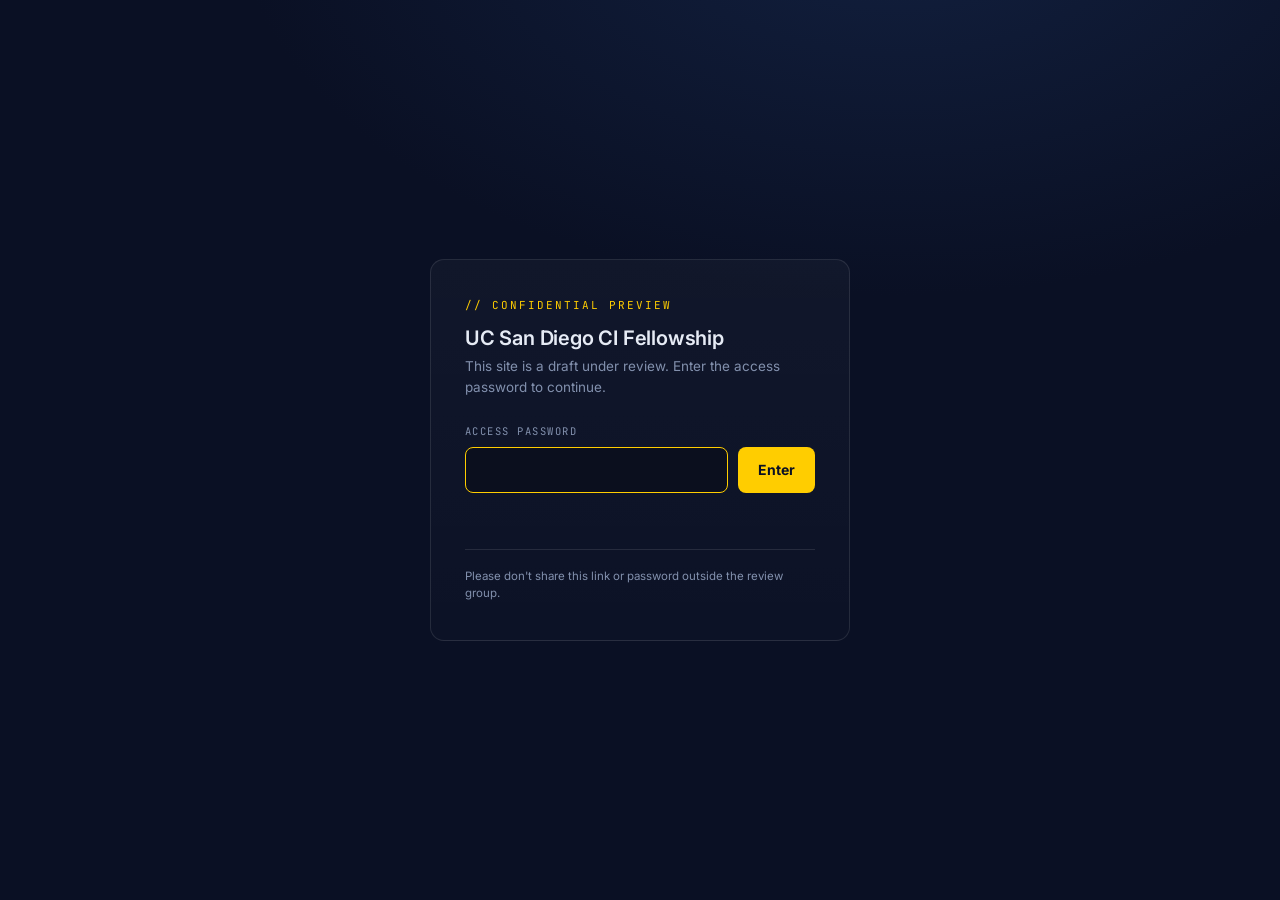
==== about.html @ 0b1063c2 "Add files via upload Files for website test" ====
<!doctype html><html lang="en"><head><meta charset="utf-8"><meta name="viewport" content="width=device-width,initial-scale=1"><meta name="robots" content="noindex,nofollow"><title>About — UCSD CI Fellowship</title>
<link rel="preconnect" href="https://fonts.googleapis.com"><link rel="preconnect" href="https://fonts.gstatic.com" crossorigin>
<link href="https://fonts.googleapis.com/css2?family=JetBrains+Mono:wght@400;500;700&family=Inter:wght@400;500;600;700&display=swap" rel="stylesheet">
<style>
:root{--navy:#0a1024;--navy2:#0d1530;--line:rgba(255,255,255,0.1);--gold:#ffcd00;--text:#e6ebf5;--dim:#8290ad}
*{box-sizing:border-box}html,body{height:100%}
body{margin:0;background:radial-gradient(1200px 700px at 70% -10%,#12203f 0%,var(--navy) 55%);color:var(--text);font-family:Inter,system-ui,sans-serif;display:flex;align-items:center;justify-content:center;min-height:100vh;padding:24px}
.card{width:100%;max-width:420px;background:linear-gradient(180deg,rgba(255,255,255,0.03),rgba(255,255,255,0.01));border:1px solid var(--line);border-radius:14px;padding:38px 34px}
.eye{font-family:'JetBrains Mono',monospace;font-size:11px;letter-spacing:0.18em;text-transform:uppercase;color:var(--gold)}
h1{font-size:20px;font-weight:600;margin:14px 0 6px;letter-spacing:-0.01em}
p.sub{margin:0 0 26px;color:var(--dim);font-size:13.5px;line-height:1.55}
label{display:block;font-family:'JetBrains Mono',monospace;font-size:10.5px;letter-spacing:0.14em;text-transform:uppercase;color:var(--dim);margin-bottom:9px}
.row{display:flex;gap:10px}
input{flex:1;background:rgba(0,0,0,0.25);border:1px solid var(--line);border-radius:8px;color:var(--text);padding:12px 14px;font-size:15px;font-family:'JetBrains Mono',monospace;letter-spacing:0.06em;outline:none}
input:focus{border-color:var(--gold)}
button{background:var(--gold);color:#0a1024;border:none;border-radius:8px;padding:0 20px;font-weight:700;font-size:14px;cursor:pointer;font-family:Inter,sans-serif}
button:hover{filter:brightness(1.06)}
.err{color:#ff8a8a;font-size:12.5px;margin-top:14px;min-height:16px;font-family:'JetBrains Mono',monospace}
.foot{margin-top:26px;padding-top:18px;border-top:1px solid var(--line);font-size:11.5px;color:var(--dim);line-height:1.5}
</style></head>
<body>
<div class="card" id="card">
  <div class="eye">// Confidential preview</div>
  <h1>UC San Diego CI Fellowship</h1>
  <p class="sub">This site is a draft under review. Enter the access password to continue.</p>
  <form id="f" autocomplete="off">
    <label for="pw">Access password</label>
    <div class="row"><input id="pw" type="password" autofocus autocomplete="off" spellcheck="false"><button type="submit">Enter</button></div>
    <div class="err" id="err"></div>
  </form>
  <div class="foot">Please don't share this link or password outside the review group.</div>
</div>
<script>
var BLOB="4pOO/wg82fPfQ+eeUYGFYjqU9IQeN6I9CKdUNQCgoqVr0SSBFIYZJdyafl9GeOTdKwj4b1RA1nibct+RpPrHOUpy4RbfSpikSXgRV8p9H3QHsyPBm/Bkegvhjrh55/7Jc+pZQknjJDoxzHozCucpYemLZiKBJWY0/FvapH/OQ9pU+qbBd7qH8O7iTkXFWhp9FyIJzV9IMgSBwbmWZBOu6/J865DR0VtUM+ZKp8A4PjCl8xT8U+BpdACnrtzTHLu8X40CHu4U5qyoUCpLdzPQwOJjtXYnG5t76a4/[base64]/7ywv364YSGWGfTPjY8Aqyz9q6oIb0MaOph5stH66fafos85h037ZyT92x5BRP7vCe+qBwaNzx2qjw3v+/vISDFUdPccb8N/CYlSGHRYrJxN6cpGHpKChOfRA6HZjvDpAOGIPevmiit7CgHjrGdeXMBYycIk6EIVMp5kQnPNp/YXGtkiD0n0NksqKj5gi+sj0LQgDoOntuxlg7BUagJG9OWTNCyRxP6bJjKESe6uwRKX/ec5WuGhZzxVwgYkLcVy8cJyw2c3dqVnmEGqbV0lZRV5b/z4S/QW7CjIGq5tJ/gCWG1cR3mRdsuAhrmKbCTftYR4dO8LJE5MGz0HLBo56rQAPZR1dIm/Hg4EgMGi4gn/ThC6pAbCbW4Uwfs636EaLQpf+cRZyedgF9JzU6iBFJhtbjLSocRkC8tVIuB6Xh0prWGVrH22EHx16VOG4M2TUE8YtRcLIscgzoeT7vz4X64O7wVCB6WwWttUxkYk3R3hPA8XQyY4DlFOfsbTrtdk0JMSIIxsmGFgcPaUBGK0uuJcBw9EfOBL8YMq/VKOegFRcwwUL207maVZityJPD7VOsNpqDTOsQ/Jq9S9VIqRQf3OiAZNAH8PQJ5krbgJW8FOgXf4U6fPAjfY97UAyo/C1kQZGv9vNBDKsaZKPd4TZRNQYwc/Bmc1sUqmk8yW05DbeU1+IW8HxEI64OfnrITgFHAWtk7Zne8lY0z3bCM5HNHanWO4BLH8v1TKDO1tQA6NNvUbb71EXyX3lNQEoNV6B18EKGT0oP7KX4aqYp3s41kIm2RRATvB8R8ySSwBAjsgpkYJP4o4snPqETAOLT7Drvcb24Hbmd3hnidaH4bH0KhirOs5c1E/4/Khk76aDLl23fdd1flrKLa16ckhZzEKdFYJAUIQFsNQ7a2bFGg3DofikYRi2LBj2+JztHfDB/P/uqrgXdXylbqUF570aerDRrYHGZ3wGYEWCPF4FskVHgIjwZi57JiZAapNFdLcR9YjLalkWdKzPXG3IRCtfMj+GPuoMNzwFMrPX7KQTD2SmcxzWrBgbmwpZpmLcIn4PED4V4HrNIfdvM513x0TY42InipO5Vwwm1Empxmu5IS8Zf3Wba/apTMZuO3+rqEdEONbDfadt8MJsrOnUJnztDAnhNgzpkBZvuXA87sFDcGgREptCmSavDNK36IDXMTwy29C+z9ZtplQ6poRO6LcIgL+Y5n1NtBTCKV8wstb0hZSVxeypC6yATiZVaRTw+1rtJa3gbTxdQQrEaxhsppMCgy2XXmzSlVRTL8/QHO9Ew/iXeO6e4U/0fqXvzVkrokVB+duzJJjes7J3XN+jy7TDsLiI5qW13rR0MjfekB6rhI/Q9ay2zdzGxE4V9GzG+m1f306Pm2l6G7kBYHa+nJgKKdvmsIiCgaYclkTbRCBdn7jkEimzQzeh/foGExzjaLDCirAQ4v4SOm09zfpVCA58ufLCAg6Dg0K7OY8g48cKhi/41fo0ADBbugkuSUqPKGn44vuNWY3QApy/Jfcalwz6ddUSv4nVMXNTVnqMEjNRub8eE7Kc233nvop0CvFjX2bj5pFDAFC1HRdolRVE2OfCJo4YCK0DAtC641orsFX5jILSao3MOwD94KyL+1ei9phN1iRXM9SwSWmhB0B8UB41Uw6WNi9dgqo8Byz4kBZUzyHMIcnisznduXdli9Ftq5C/nuEYkdsAYCfMYGeyqiBEtmSsT//jK1tZuCDI1fUQDJgBBd0PjX1mY/[base64]/EQDlPhaLbbuHoUQz5Z/tAvKWQ2ip1V4pgZi5uyBiOy7AquG4WXMieHKwuy2rDZRUG/4ZcCMS7+tMHStDcKHLlI0ovDrR5bXlR3SFYFPtGC2+vArR58QqRc3dEtsq1+Ggec8SLH3Yn/mW/no3a15xbGBIAFbMMhmlUJWZfVON8iiLyNUZKjvEXg/pYwnd+LiOS1y29tH6m3vqHz4lCvnm8J2z1cyrlHeRndEC2xCEW3YKcanaIeK3/rk25rOsOCyYbyaM4Mg8vtSMY2vUgB0qJ86uOpB6QZP6KRgl5EbL+qs3cX2q4uM0OLRTH7/fvYZ0u8fBRyIjitKqgVRnOLUKYTFjez969fWF+WUJpj5ciTBMxSN1L5iVolicwqElYkBOhd+CmeJzdLblFQi+p7alHjAX5z4GEdgu7ZnH5xrBXhrJ92c7+GcWC4R2CpI8mgSHulVCjv/Kfp22g7mw6ADHdgpyq0IIN4apylPZe6yyml2ftkYdrP/Gy1nPwW1aW3VjGkzVcJwjn7vaHA2uCkpw+pjW1qfw/bzqqyNMdwc2acgTdjIEXGIy1V6klHu5qnoLdsJvDWJkTO86UOoyN1t4EidvNF7FHjh2iL1gy6NPEoN7E2MeWzIXlloHSUA43GuGWNFRDT9n3lt4NE/4Mv/CPgO/QLo3yYNevdEHLfr9qhSYQhoc0WB8KTC14XlANPwjKdGm+mMRfztmvMzljui5R8syp3RvnzpLfbwr3UhWyztf/sD1NH4YU0FLYz6LLu1/4376gEe3qK8k2gxoTivfH4fHG6k/9zj2c3/UzAon/DrbBURjFUOdYoIReBVmoEReyS5wnR7rJPba27ysKCFQlIloNAUZP0ijJwFcBslLPDlYsGvp7eBoPHtXcjqwyEzOoYmNGxaH4pHNSBQy3zcGUSITMNz2IslbMbXiecM+i7VGDqHPBwi5WMa3lzNrJ7y/4AJZb4iA5T0ONs5o13VPfHUojjO/5F2BecDjIp+LhNHpezEPby7dKHnN/sNPEsiQ0lyPaFiE7eIsTtsVMtePdTWd00KPBgm+h82gOFXjdUsB+xfMEhp89I9qNs0/jFNNqcsAw6ZKB+Hky6BHbc059DQWsKqE130MJGbWdDTzpkGED2CqFx845PUXDwIITx6AQEGIbz6/WTtKpONSGBlQEf06hLMt96le4EY7KVI8IFKLgX7n2GUBfJrdYa31gjSN2eBSF8f0K04xHnmwXt4BnNzdedIXBmhQzxd8++YgGYba0Zt+xDm8A/lh1NE1rhd9UDBS7X4e6fXQKVGhEucW0QWLT18lNz8oBXLFoL6wu2J6ibDoItIzDvWOv5jUMDjTxj4uXOwikQpbtMaZGXo+yl0Z515/jjQ77vWGFqsrc1byjMtVbNej98YBVsvt+U51u3TNtxILe30Wrl6/5VBTZ134WqAW4C9psrQJiOi12NVZyEekXYxclJvXhAbo4i8jGYyFOBKzbz49g8uEe3uTGQsOCXqqqs/RdJfTqaGwdVkzxY68Fuew8n3PY8gS4q8RKt2Iw+Y8Z9/265oY5/M1fE7P+sMveJG1xstegdv6TFnbu68bGAhIQD50xFTibXmA82znl08hT+5i7BkvklEMBwK1FlabnZnKbOo+ZkKmVp9JvGMLvhbmg+I4ckF068beR52pn8Oa1+R9c9QrwqSQ4M8KnN1b3RonqdJJUYdNGRz8hYRz9zyfhqpmpR2cDLxm4gtp0qApszlALO06fSmao/ni1PCY7x4O9U99or3S9HwLHbBO53Al5+Yt6Tjxn0V4FvzNKLRd/uGvgzlLQYOLCpfnIEEFJFNAbxWLYcLLUNSPp7nX9scsDE/7DKCGc3fVBvzzQ3GcnMyy7jlqncl7i0opRN4KSR1WkcvZlUXcWlF2u7qC1ko6EOa+c/xqa8YhxHFjBgsrqUn7MiTJ80lnEWopEw5cSkGb4D0gbTBYdHnXMYxDQzd8pVIKqpmUwOoWXx+4dRuNPQ+pAGapej61JSY2JxQpuNdckD/RpvxuU5c6rn0fhWs+k3Nk5Yy6CaCj3sdv/pdSovLj1tltR0e7QU4Ihfb0w0xtZq+kaJAeL1GvZ8u5eyKsf1UQgw1bzaswpLyPMJvPc6b/4JF9uqUacoUmE1fVoKZwplYFBKbfr1tI0hk+cnRFVPd/3jzdMN7+B7UbqawmnkOcrV+lwa2FbPnaLJ/ZahzPYTskqrM/FFyFKpUcjPLfykqPiw0qqYkGtqgO2xv8VRPKSVZSOJtyXhHCw2ebXX8AWTcztzS/Zbg/To/OgfcA4Fu9Jgp/dcDV1vLV/[base64]/tYX/qDqt8SfkcRJKZYI3fv3fSmepeizTUHdnUaaHZkOH9IKGZutRbzxitmERkqXXG/pQKfp73p9UJksq03Wk9TyfyWxkt/fBRtnIUyoU9D9E3gtHFKwlemi1k/[base64]/OxK7GmglBnNikAsjb3EYp0hX2+JEycY0MCqEUqz9PTX5LIUMX4nSBvoBW35Oww8QjVQxBdQyKD36tOsU4AnO4hbFJActhgLArXyZ2sZP/IjduO9VkfDs7Q+CZUxvNrco22fuOQHTrhcVXLvvmd7yoGjLhcSwXEymaFkXSgVfP7MmTFBbQkN6XOGtvuPTQ+DK33XaPfttDT4uaWwOCPRr2rMfW0dUu7SvMjCQM9iGsobGk0qw8qMcKV5I9E4/XDyjHdVb2bAxuyjy44Sni86NaR9vo+RTx3MAlRb75IziY62En1MUYY0JPNd44tUXBOZiCdqPh9JC/pof9wBO9nO/44LBpHV/dOaYuoMgPZGb+6vTQ5iQxXZk0fSbu4NvwzuzSxG/yLVl4NK8JDtZsoIC6V8wmeocmJ4ydElQq3fv8bFe2Ok9dfxox1IXmSUlv2n38+V/5OIw8tTWMKJjd9BnL2QlAJPjMT73qgxPRWDoLvio4CQyfgMKEXwA0JS6AHAjQ0nGrsy/j2K77zS8FkF4GGZDN32av/xLpiGEnma0YG8ypPKtB+MkTJEkHdkRA1iAoj9nEldizC31WaemWu7fTrwlyXkVIzZ9Q2rAWkLwEKu6v/xjQYI9mNmPe6Xzu1pufTwMe8x3my2RPdF60jKzdlUddCb3Ky6GakHgR6CfdrrI+TxEld2YlShWZGyFZIWY+O8uPqYBNqr1nf/lnnPS+D3qZn9hUlaElZGSZU9nCq1lJaZhovVJpry9A9OH3T+dIKBBVK8Rfyn5ooLg5ozcrpRplysPh9euo233IWP3ENTMzoJTnbRGesgws9SR3CW0+wUrM7B4P8Uf1Deq/f1EOXSAt3vddYViaAyWxOoVDSQc4IgVApxau9zfBa5Tk5ztE9eq9lK+8xOsvlKWeWd2mmwS7hEWG4u75CL8m7gq1PRgu1Ask13/saX1szUTF2x+V+YTH7laaLCdFNgFsXZc+QvLEteLbKlLwUDqBlf1/8qK+xoY0N31nGsTpZ6zITQIhoyAOepBr8soRdpEIfcD0OkgrCWnH99EX7d0fREXgByFUebYs6TYh/nhkrTRJWmNYVsmQ+76wP/6vSibmtOcXG8AkORozXKZU169HsDwIuIlzBv/[base64]/ZD/Gl/[base64]/YNhFPngbLA7IFARJhf5t8hWyXhMk9aJY5VeGb1gYuCFqUS7TcrZBi3Qm8Ab8Ar28FRdU9lwDZtm3im0sxl7i+j0reRy8SfDm3DR8ejbF+/P6fBw0mBpylBjWKqM/35JS4udkDQDrE96QM+Y/5b9ptB9i8QnbOHvW0hFrlANc0x0FGcSVBtwXAPeXQ8YSC326CrgWmGIpV6oPqRaW9tn1E37yYAE7Evro+BZeY23nBXeIv6M+M6v6o7Sc3kTIz3m0CFmoQOFOtubpX75HnQ1a5V0mgeLF5yfzIP0e5C/CLbz4kORNgYL3+pb3XrAO73BgtOCtQlklzX50ijEziNfiS7csYrKmDN6PsMjAIzv4J+IWE0JPj17mTnYWU1Hh6TwFmJZqu6Op6uWbbqGlvepu+fXB9s+5491/jyD+WqLHuSfg0sgxri0w6xV6etcZ8jo+zyN9NgMtqS6ze3X4CezU1q6aaRjyglsAJV/FkivLcPeTOhNnUjioWaV8Mnyg0m8vr9sMeEnTtQy0U1Iyz9x+3BdXQ3JPOCySDlyuC6Nu7l9MIl78P3+ttfKyU83hmlUy3B5iOVxjtaMBjqPmGNUbYE46E2bC/1Hj5NScMeEPDrAqup6WoyQ8Isn6xwogvEWWIzMyEVAo02OytINE+a1r654PARCCUpiGSdrYZG8fxW+TeDPuQMSaQk3ArfKoWoiWHAkfCNZvHn1Qa1bQ41LsaXwsi7dW4jHYSXjpIRvWxqPAg8QgzsDMIhG9byO5LUeTQRdI5SWMNBa+X/U4/PENphKYloW19bML45hI6fUNsOpyXVdtM2tuOFXqeJ7kD8T4fQvq3dHuekneuxIAfEfbDvSqH13rDssmBJlWf9NSzrjHfk+MHbl02xRpThCIY+JfHTNRs6Qzsv2J569/sMcjCWLbb/[base64]/O/CaZyGSf/MKYhHFrnxCT8Er/rkP9mpLVye+q772+nCSqMItgiLGNQKDvSw+pjleUmvLw8dZnBL3tCsf5ivjD99fbnjuEi1sPSXAY1pQ8A2myTl1/nmzbrxDZAY2+xCVWeG8uovDrTLHsmrdGq0Rjye5wsNjo8opZP1Yl2HvBOVqZQaknTnJgfFl4ySNScxXiKpTZAB87ogr4e2++0R56Yev837nbFYg24hFyuk89KfDqq3g/iQqHkDIPydEDVK74g6H7WNgsnTqs8gK/DgC1/wWjW+yDxh7TpYOqKkxgvLmXpeD+S0VXCgsIIcxZ43BHk9CuPPE+WHPcBCpZeJ/eA7xkMdo7nuIim56fqKv0bBXd8g3gMm7fKyJ0h19JCh2uJxmErf8ebBNLP6VbTBT4UiBI/eDtCvG8jW2AJ6qD0K/yKeLW+qVJnve776nzsQacuUSZAdIi8omk1t/WdJlDd7CZBR+CK/hNEMR5npPBm7t4F9XqPROjsHPDQXvaWReIJxcH6FAUPsyHSeuAqck6jT2i5Op/Ile62ZWGlhpaktxXI3HztwdcaLpCVu03KkLPVNqf9CVD25V3AiOqHU87MgsqLmxP9Y3OtQp4WJuYsWcLresbal3VmN4cL4O97EoIVv5EaEJpJi3aJ69vmM/tGCqHjy8MXNa7a8RbPhgErD9mgWD+6CAM9KgZdD28ug/nu+80kQwctYIoDrPxHR9teW23qhL4ePS0VLUpsdC6CaGc3zW47BwJGEzKz4OWkc9AHCiwiccfi0PZpozk9sIHOwZdGtoXpNIhmDxS7/hZRWLDBEPN34yuBRHd9hVWp1Jd89aKx5B8hktj1Puh3GIzH/2HVvPnJyQqearko58a+DJYsm77MOOKolcZ9ER7czJySiPJIH+Ku3OjaN8nUtlNMoqtKHeKOjs0z3TQR5/8H5p0BXvwf4W5xpneQm/x1bEbakSUG7MBYT0RVRpAljFGMCLPmopLpYk7xByPG1e4E1jeWRAVf/njt3cC68r6pmjk16NE3L9JGym/NgCHWRUnD3XrdWm9y58FXhsbnSxCVznmSZpvpuzN4pkDEmJlgv8i172jhdkJ4Mqe4wA2dZRoO/EiXC+qn89GdwUgx9mMl5Mh+1d8+qxv/gQWYSuoxHBc/E4rNnRMR6AMUTcwz/EPnyD4v1La7HZK+iOznfZsfLWPlTypNPHC1cy87JVH3AziZ3UXB2LzxfC6/X1mCapQP8qDUQmSX948amSlnx6MemGyV+FkpNAZ5TXsMiU6rbO4C6ENNf9+wBRvm3LFkyBE8C1Xwru321ka07BH2Kt/K0GmTeaQ39ms90D1uOIo1uERIOjxr/SLtkwWjNI/Y/aJtGdzm6AYtfEbdGlBYcmBFmzGAbbxyI4BRmRsaRbzNab9+XmKq4ZXcJLsd1zZ7Mfc4G237T1+i6AJHUT91nYF0OBUvz+RKKsvb///WJluaIthqepgK2QtpGydKO2zT7UMBNj15H0/+PLGZqcWFJ+FglxwvV57puUorSZooWeuISLd+Y84WTpRXgldFaSQz+CYlRFgvbaj6e0VoSqLxHjUO1j4d9SrMCZkqKpa5Rc8kr1d12AXSnXEgkMmgNimpZuhoVDVznWVHx/rU6XKmOhS/t1TqSaFqOTucEtOn8wz3f+lc2uLdR/1l11aEoOpjhTy5b8E9sBYMGOqlPSpNsqMwrEHZsqQXCMXOv3uqeijV0n+/EzR2Y3m0pQFF+LXwvH/cZGE3xMG7OjKtHdrYXbSnFpm+wcwBUC0Df4pSLT4jxXLuIGpnUH+YNJQLI5ZNukAqlhzkwl6P6gslGwDNE1ijbrVAJE9m2Arnw/GOh9UkMSX64feDxtnHlJAwqv2tk6cNonkK6W2w5AD0EzgZersBIp4V+dTSritj8OKSqUYTndaLAn28hmKqKcRoUCFwZRk7euCwAJ1+iiAD+Et3Dciyh3FaotZoR3s/30V5/hPuk38tQXCFPb7qhWWRT6znP/g546jTYF1hhoeDO9EcHtKdtmPTSpd2MGHzRd3orVMK5f0cFGdq0Qu83+vls58ZUUDc2ht/[base64]/+K/HudyK4sgfnPkPe6lxroVQaf1E/RDehiUEig/V+uayCvNLruuj5wVh/raeAWC8OTyytZkwn/2R1O9v6cEROKFnda7DZqVQwLqmQxvta1ki3v+qy1xdKvNOI4Ayrdi39N04YDxX9XHpSSVfJMC3QLKnnQCTuyGEbsAT2B1dO4keimEFLD7jCZ5cZ5t9jI7Vs1cC+/Lnzbn5hrblMFKw0ugAENTTJEH20hyG8CUFGwPYkPSAwA5dDZBa6TXxixF0aCcwjdrbPUeIgdh8ByDWenEv6qThVBrt+q6oyUz6rPzCQ8mvf8kSd++oZzQyw8mhMXqUVjiM7I78Zy3YIvw/7Bbj8Kuhg+Vm9JN0hL3vAlcvU/8a1mTIC+ED/T6p9KK1+TqJbR5lE5HnvdxfMZAMQg8rhXvW/FsuA8XNba6n6bz2XGm3o+jLINunglv8tzI0n843TUd7MKFtwAlPsyd17bfwZlZdT1lqhfqX1ae4US77nCjIOJRSBNH4a/64/10jyF3kmg/KvIgtqLtBVI7UemNwUhTbONsI6GtqSngNApOA0ejreVgCo0WvwBA2dQZR4petXnfQa0AXECW8IQQfjun+fjVEJuG0tRByv/dR/rw9rTNavE3J3jrEE0PymVPPLXU+mHG2cX5nJFz1DTueP8LQSUkxbEo6NVWPEd12ZhfHrNqRHFAJ4IlHBON8Fmg3R/+1/92uW8Xw260B1Ck9OAXAkHLdtOEHGa6uo/PF1HGFK6SslzukEjLeRWtNwkz+l6v16Vx+kxNHgMfdP7oNFxDnRF/To5gow9SI2bRDOAwUzCSXFRJuw6oZnOR0Rdca3az+cCPq1m3lVrjh2/ntIN8XmEQRdeQwBVKwc2KjuylGwuWlfDHErG0/yIyLHnuOi4tSEZFqHZoOO5vLU+yeGV5Vb/Q5gA1jlNgYTIdTJPc8xEVRtY8r8K4iJHOwLaHttOUpblxeKHoGtC4KmGNtsMcRlT0ewb3VyRO44niRaod9SMeSfieVRp9pEfgeb5+XBc1y9advf/Q+cQaxIaQV5GmoxMydkzQzCmUe8aG7yTDqh/+USUhuh4lNYFIfXyoHbtGL0tV1M3HHo4W9M5zVtOl3Fbs0UZAVECRuSqMksGnDIypOyDnPyi5jyZUuOSr43BW2OTLjDR3A1vKo8Jqh/K45FEalSfV7K2FmmFBTvee+iA6AiwkIU6s10Z2G96CfXMP6iCdSC0ZKoz7iLO2TieKIuRXmfPbjtnY4T+MB4L6Fd6BBEKBiiuAfbnuDohRYkz5syC2Egd7sSH1M0w2UYU23SPMDf82z0wEz2gauDsfjhKrX92gmkfal0dXGhvYCk+8vhKswdu0RKXbKA/SRElgO7waXp1TUirEPky+iAFMIV7RcwyMdRudJQsljIOztZmCAMLC7QKDHX/N/1jlpzfZCTOv2kfAPBw4D9VoxsVrKOKmFPMnGzMaLrT4vGf5QpL/U6XqZR20aprVULx3yjOOvr5uEe/z0zptKtRg2fkHjbzZ3en+iqsG0nc3SX5B6Sa31OfQL3/81Hy37uy+NC3pOYRO3KBfAy9MtNehbwvRB0z31iusy5nv3lkyqcucfNLboH9GOr5xKB/51GbuEa+Sb3VyPIc5Wpd8ZH6gSePffArvzkGXJuh3PoJEI0vhblDQJqYMbavWLNN9KRKkFbShU5UVNYbipnocEGTy5PIQ6yqwbxQRDFforZxuCDWHyCcG0A3vmFl8KAkA3ihijhcXUsQaeAoGNqE4jcfzqcttkQp+bWBPYaC2mmB3Xn76BWanKPxG85KrjD/+H11/l2Fc1XuBCnvtK2OyVst2voKnNC/[base64]/sBfwrlVkK5hG/CSYjgiys//O5gI6500OOBzrI4Z4Q5O5QAnU3WMcDzQcOk1o4xcuGiclhP5BWpD5k23/DTcaylnkKSwC1vtJKmp+qyEEL9X1CzEBviZqYGT77rUxLdlsiKT5NWMhhhvXAEKTrvwr/JxEIZZLvvRCRPM3Fwzl9t1bW59po42mGGU5eHE/rG0zzGxd1VgNLAiwV21zSAjW0JcIsAUO3qNnxxAk5GTOLJtR51EdVwDa0J6fxhy/VXbjeZbAChvFp8pIbNcgsDxAN8R4QX6+8Vs5vuQQC8XPqi4SuStKVkQ5Cea8qcCRbbzSOxYmnsZaw9DFTPtE2+dDiIHPNRRCqmPJ7lVVgN8o8f3o7PqZnwgSgyIZfFvoaYAJb/3GfF29ebRQ/PiL1Ta98ozIWJZyP2rWRu3lFOvzE6kmzkwTOxT8IMKouybTa7J0VDvdHdCxxMC351qs7XfxbogmWnI1wZJveSzTkde2bZfbubu462LOGeg2ThHVcqpxSD/l9XJuslD4dpW+yrJppXFM8VUNLVHeJkgl0UGPOeHHBq6izS5S6ZBetqm5Hkk7F4WGPOyqF225DVlVhZXDXPcAfiBgWqyMuuDOpufINnRGuyYDj6Q1zUJ7B/WDoGjaxU2y/[base64]/ZnmIdpQsVoEhFt2Tz4RtvAcn8SgvP0rDLXBn2VR6C7kgMXtKwAO29uahP9ca2QcQu+XUKyaAER5L/IPeGuxI6d1cE031NkTb+XpXngIoQ95jz4K8FupunPDv7jUtvGIFwKHEav/rp2iHohOVV1F5BlVIC24p3r/x5qsO8LtBJHEWBI2jOi/sMkcDL4MP6EZMmHnxeyaNTQUAByoMnnSk5pCrGwsV0Vi/5salus47F6D3/dypg/SUnhyFoOV+K2brfqljkLPgYJeOBuh0ZSVyWKRYzq4JRy7Q6Qw0PufQqOsej7/3h3EdFpL6X5y1O4Y/pMX3x5nwEShKbsEVD7HPCMFghhj4icyO46ruX46Tvh14fuKhhKZNN9jkIpFey8hczd/LuibMMVoxLrd8HZAIZ+RaACpGrcMGGbtoPRgTMKtqEyuCM9SPoOhGSp7k0a9e5p0IhiBKK7a+/JrTw4k+mxsNfKyeVEE8z/bph907qnWmz+N+XhBAVqVeSXwbwzLx5fj7YDIhtU1NH04QSQ1qO3FEht41xqLcxwgnH4vVh2rokbFcV7AmWVyc1WTOQLwCCxLRbdD2xdXuQoW2r5H3WFOQpTlJ/EhyD5/ypz+uN4V4T9Uka018v0/pnWLmZenED4IoLNia+AU6FBgLNGSDUjQK/iHLQ+OKrmAA7cbQGfqpCBMO02LGa0WfvRNXMRzYEHQq2NecrPC3GRTlX2VC/vP1qG1UOwA66XiCQGJ9rui9krGhcyvXmAqJVNrUJ+jDnLMIhU2KMclZnT9CFsGIqK0Yz9B5Xq/FjOop4nAkDrcDwzGU13e0bIAApEKjjdmbQNIbVeEY/oPGjiK1uBw7aYhnb7n1HSH4WeLyog5DfzBCrToxeerVMPZS02Sr6bHz0ItO8ikPCI/Q2uYMyOsRtdrefWpJGZka1J0bPZRW/c5WLrO4RCoten7IVTyoBLEFOwugX4tP26AFcNoeaf4f6eHBAPZpr84KpKdQdDw24DGxpNw8R2kMTohpBLVbDjvpGM1GKtyREjYZD16SqVb+oGYjmPr0OKoNMlsIX43vZayuGJBTDOwVK7LSUHtLWPSDhXlCbPLwMF+GEyKhVV+JollYPLi9x7ZUTyLo8qcrL0bt++ba/JZSLxZdboWXppHyjID3c484l0J4igehlVbKbeWPjGOvvI7Si22SiIxNFYWdF5jR/DFlIlMiliTV+r+t3kYsNJD/dzrx6t4N+iWifOJXeSOJPnSv1SL1b8Gc58ydjid8pHp2Wf9/3M84iPxD3gDqAXCcjNRhpWVMKwZrsUEKy16acdJBIMIh91AB/sikFPhx9amVxElugWfGJF3pdqnC7/oUctPwMx30cX5zMwK4uveBp5A3TirCarTy/IE+knQqkc5w8hF3c9TrU6572/lNDia4OZgNsVLaEzdke9P6oj4L3fWAbLFMi2mbkEhxwJ7IQ8t3q7tnW6nXLkQh090MiNKYjbm6e7/rj4SSTAdS8c6Mw4hSZH3ubAdl6G3DKQxHItu0MiIRv9O4hAnXP7pUKXgEkN0CX6Oumx/zgUBHS1Fwsj4QSha8TAMhXs4sGwCs6DUqRdiCccQtha+gTPN9Vjtmqr67sECN78wCwYkR/98pjQzjl8UgpZmCes5WOYlQVM5veUXCSmICQbMNAMLBHonekJntGAz9b/QRsIZdGxTGKVmGEBPDFcgtbYVPh2GWzrQ3SJ1hAUFX0oX1CrQCUoe5/8AcW28s76phGjeTixv3w3/q7QXpwS+/OsVrpO3V9gH0MIHA0oWsjTMdQx3HBPzMI7W2UzPaCqFrrmvkNh8ppHf4JbEcKmObjo45flJd10Rgbt8HB8R1phHeoTbKTup87YkMeSJxA92cEwTwte0MiyKNH1HhujI2DrTmccsN6qgFF1aWswo/OZq/1TJXyI+tcGjlLDZ5v+xhLoaPxMLN7h56D7Hs54gPLBX+MJ8c+89KmqzFeNSTO/IQADEE0DEHWVjNYlQzkCctlF2QWOw8dgWjfpldEO8zGtkG8BchO3ug1qNEjzxgPh+UT6EKAFw43W9cJzNEYHVDmuB8IMMqyGUcBR8/pOoGxJ9d07QJxY0pbUC2+qXgJZ9fgCY3MVti09EKnpwbjk2msQGKwmthV6iEiDymZW88Ab/7tEzT8cTqX8dpfMDKCdNaFXGGNG/tOPWuVDNSZOiXS7eBfN3SQxlhTGfsFnYtxhsbhTD9k9712YAdvn1S8KbniZKkJ9qvBqwlamadzz4RwQGqIz19qVmvFF9InaTkvmDv4H/[base64]/7GLhk8EKwxnHufrajytERm9r2dKo21YwyLy7cBEjNNgTLvOBJFf8PsyhJxt0y5q5THKA1v4dPTHLfQIJUcBliSVc4Xa3EGaD0LPTlp0qh9YdErHLoKGPXlOyf5LRpHnOrwjXzqZrLvA3uoXh97eyPMDPh991vYVwx9gJB/diov/45MaLvYbu5wvKRXKdMMrNz6MZmgBQ4Ql9/rWh+r5i+SpGQg0RqqT/zSaLu8RssXH2AGXEwur5ZQhOfbQzVM3N/+JffO17F4VL9R2Ml+asK9tD0voduG39QSMJsP1paWor3+5QJOvKVU79C/Pn+YM/V3v42/GQgLv7Y+TMOggRw8dnfbLxtH6bz/[base64]/Zx6y6a8TJnTlCj+3K1yhGl2eRfngcxHs/D3uyznRSCoSwaF+ZYZKSf6TCJ2TQZWf29EKqU6Obb3r4cMby6H7I1LmJbNwKSBYACya38meY3aCC5WAzk0yd9evj7nI2gUQO5DGCbAdy37hHEzXa1ww1G7NaOqk9FAnOF78rIlNIBvtzhWhJ2ccqdBZX8cJmc71pa//aciPCJXCHfY3PkPl57DzpqilhU5bSjn9/94AkA+zD+pzM+F7iiuW7aeTaFcVGf8iE1GfK9kjo0vAZoXy6et1RnYVPhDf+FGowrM4xU/utEBM/ssQqls5MQJtlsULvWLM2N3H0fgNk5xX3Pnasw4kYgXJnZGy8loqLbbz/zHo5ce1EScumJH4oGUAHIuWRIRNdN6Sm5nd1UfKrKAY62mr93UtvI2GVeIgudXExgD5V8vljGbcyhrYG+1KdV5t3fYKFpLUXGCp+PVp1K3RKOlk5vo9VZPNFQjkt8cVjwcDMSVYRtJBgO4sNk+1t5i6FyMikH+gJeZ0nLdx4SxQIlSWagM5nKVVy/9ctkObZ8tRpReueEuMOk94jnb0tPDEpO7/QOUNUrF+s2xMk3RCmem8SebafLNcgP2f72AWQIS8sXMyyucO7kAWZwfw+r/J8Dfc1WxKxeIj5baHuocdDQWmvvqIzySKO5H3+yjNgjP64PmDdrFhVoUDpuuTx+7DP5ftmFvUP/yUlBt5PEZKOhKpXQ3a0EU7ctcp3gM0Inz1UJeuL4CQswgYAMUnhuhI37Yq+5WLDHduh/sxo+ui6JgL/xJi5lygdc51DhzLjNLAf/FoKNXx5I+WiOJoh4fe8TL2U7Azajg9JcPvJwslL+zMTbVtHXBMLEka1o7kkGoDlwHJVJQby4UkpsP57NSLxqaXIx2pMWXhpitB0ibBA1g8dxqjSPyudSkMH4XQ1X38UDUZ4l+VdyRZw5CdapAmpzAfTrhLmA1HEXegq44nlbY4sHEyyRwcZK0t/9PkQnJuS8QdE3KhdNoLNaJ6RrEmsLxALXlsBn4PmcYSbVHBzjTiTYk6e2LBjHaAwIPWlvF5NGNy3ByIJ4CXQWgP3orQw0RDHTho4csyc0NBkkd4+uk5n4CS/iqBhAvMCr2yEIVr2fS7iOw2WeVG2UjRWRiGarbB4dqkaC1a+wHthCkmLBnvibHXJQJ5Oq6GoqpYOARo9CFhaz/4lY+R5XBVUjiDIoU8awCJIV0lPfGbNb44quWP9rFd4uAZldtKyycOdbOkhslf/5kSYXdP2d6QS5iACiWxFJQBuQip80PpsXt2bk6LwjI2+j/eiHldBzmeGqvA1XI3HN4aOvoqD4mSKdVr8/CxBAR5lcJ1IHvqcbgSvmUn2m8WzKrxPddhB6kbCpWN4tehajBERZsQlUQXoik6Yln6S3IvQdtNjcNdW9zXVjIPcrsnSM3JeXWwZMxo5aIaxOFxvkkiTRPunf6/L4ya1XeJXDkrRzo3P0LRBvGrdn3r/jHEUjp4EOiWf/M8gqwyuU3t0rinQf5f99+gbvJD02IgmwHfIkpQP7NnOqHUZKu9cKEQwIQ77/wk/AJttrXl7aVG3Iizhcl+gqwjxjf230OQpnRsUrOSRtP5czA+dbacq/ha/lgvpN6kWPCtHC8jgzhY3egyWtQ0XO6hZoucYCboR2eL0SJijN/wMl/0idF9JIzRs+/vmt9HHHvQ+VRirxC3DzNQAnr+MyBFD3qFSzOD6AFkHL2/tNhoT3dkXa/o4o0pddxTXSofl0T0SU98D/xb44FniASPHVYALEKA1OUoeQ01dWrTU6wsRbcQcq9FnjrFvwGrklEtlcD8V3pBWm/dyytdFpV6jFcIc9rkY0HI9v8fIClSjE/U+Ebzi7+V9nZ+qxNWVAgcCwfVs270LvT2rJgCwxSsbPdD0If+9NR575rTicIChm3H9YJKVsXLYW1uhZ5toV/7lUI72pAUpykpQ/CDvcFR+qFlO0XDOZuGvmzf/jyTw1uDDE+qU8+Diih1J0nlmQOEfdWeDJoq4zezsVeqYtvR46T5vlfbqxMFcHK/s/VdTGHfIaS64Ipc+EylT5OeSVHKeVIzeGSiIj8umfCSGhstGBdiVd3tqXqknBtGmS9d8W73XFER2xR1bWgTFIhC5rfdyw3PKFp2HqutbRhMPylq5JM3Ee440xJVANIIGlkAEeYWLWlVUrx4J6sersjiDwbPACu6zlQGRMX+1CEynx+3I9g/[base64]/gcFeDPB5attkTI/03n1ePSStK4AjzFLMvUsFON75dVQ+s0SbJYZ0959EPCtTXTD/8smMJjnBd1yqXU9ou703J8sW7cZmP1MGmKTHcYSdAz8+t6ieS2pzUODSdBe4qEluxBNjwQhR1Z7Okgo0UJSf9KYGVyiXXfC5YyfQYQjzf1H83IaskhJjhihGOwvQAC2oB/httpFv2rT3TqPLU6gahc+1Jkte/iOVHqrQ8/p4Z/OJhg+2msxOV4NDdu3XKfP4JpaniEIdc+khNHzKtG6E3mIGVogXUF7Nj7TDolnA3ur7gJNe/vpDaEmfrUO9UGiiKE+zra3UeFYQyCJAh72lFsELNsIsB3ZCDXzsUG51NpyCpYWGRfAXLNvKDyzwoZmnq1dQ3YTnhFVJCAn4+NnWTBbgl+OexSAMhfLBO6YaCQpm+O348Te0ha28GgjUlG1afdV6yQ/ovgkp1oErTWxg7ZVJ8RLAxyFLGKgvYpbKarvL23Qy5LIQDApwFMggq5+9PUGIW4q9KMY1+9i/OsoyWeAgQSlfZqGvjfyHN94Lyx54FaKSU5OwTBslyrzUoSk7963+oqd/5SD0d3OfyiZaVOjefS9YIWvMm6GFAVeamneKu5nzhkkEP/[base64]/[base64]/uxLB0WHVPzCSqZln61hflOhAixjQVT7QnMr/n70CZ+ur7Sub8H1l1wA80D+HGMGO8R2Zv46a1/YI2/hv6nBLC+JFxhw6Tt5T+PNBszdOYj9aFVf2HavW7U4MTlNZBjwPM6tXvKFreJHSKgiDGCyCD2ripUqCvadtvdbjNxZHjFGSVROmWH3doGH+MUogFEKhDlVyRlpQGNJi6HL7VIM6Gv2RvnBDz2ROqB4P4vh3qpmPCpG+dd2iGaAFc3y+dBSaDo+RYsaLc52E7LD/Tkfq3+Zww2klS1gWKPX+esb4iqFC6QMfU5DB1gpDo77ULbLzKttNIR7nEYhCNbAi8GhmQVu3Tj3AgmAvlP44rW+bE7sjalvhlSVUFHgc4SSLc0Q0fxsx49rPbHG9QRudmre64yih/AkuEB3nhu3c5MiBtwl/0xpojDZgyMbuMtLK9SDscC+31E6iusYQbi6XmTqKYPBMPBAGCtP02H811+ZH5ywJmbkEScDBiiu0fVjj3zHWZIFlkqZwz0kkX/oJqI0/vHIxQ8C3Ec2jrQPKpqdmaKRVO3GjKd8thvKLRZ81eV/KrNkjasPjxR4qLg1QS2METGtRVZctn7v06SoB7W4JqUJ6fv4VN140CSPxp/dhnt/8Ec4J2hMMNPhEkLi+FQ97iQLb1TrzGa8TJW7mEZNkUANJGpb54+RbNi2t5/qvXErfHskj8NpIkY5NdrBBTVae2vsGyeNP817TIk0znXIXa2FAwCMgO9rQTJNecgP0UiaKXuM6A6J8aJZUoRQktvQwuZOPCKTsj0maaJLEZ0vRXQI+ZUMT/vnRFQqAzczaAC7gCTnZWz3tD43TVWh+8+/9mjdhLG2wqqR063SqvPf+lgiE8+p7iWNrtuZoYf4qKVbTaphbjTeo8wpLYd+UQVXp8oTivCHez58oci11subTml6pJgwVIb5BFYLWE6HYiiHHBgdV8uwffmBLQ1JMowwWAWuid5AZmK0555ypSzFmOBSis9VSvTIkg5zGrnGJbYXaDuKtZUnhs7/SM3lgBMPUdIPVZzrGqu8SPkcfNZTizP8ZmTa4LC6eHXoTkqc9JwvNd0HtJ+yhtyS9fUTTPeyBc0xOY4Wp+MGfenwfKREDrWeRekLHWdkvluUUhRnL1lyeTOG3xNisYlTBq2L00sRMSU+tJQPTUVVpRW1/5XqNiXNkkm6N+uRtH3d9YubOAe5ND7sIJJnzwxXVjXHr1DNeDJGDoFMLUjVBTD9C6klN+X8CPnQbcevEUbagrilQH7GRyy3SGqsEdCalnigLa5wRT41PHeaiY9oVLM9Fx4ZxNWXGk5bAKLYLWZHOGuhZP9/emFeuKjTTOjtB9bg4IvcvBQYDgxt84RFciTtH9oUXCuxRhQMUykk4PFo0r0iSSQ8+1aXc2yeL8d9ym81OfUaE65oDRJohpE7XiMm6luZ8T+1ZfHdHrMAKInAtp0Irzn1U/QiAmT82rtkVp9b72LXgzAhkHoWB9/PU7lL93qDX8U5Bc7/Wl4xAJ3pks0GPWYD2RT7KQv3PKRCvekK2LYJeo/WM+tGtqE8tWXJZg1Aihoo7Y7YqpJmrH3V9aqcmlo6R/PwB+QA0MhdiPGCJibIANyuzbsr5tBqqeRiDAil9IQ7zmH15NOY4Oko7LNPeXvFmO7mR6Ti52XBj93GJ04UnI0n+NA0oulosaRoX1GdIMlMcBy84RzN5evp8u/Xe3LGngIFbEVK66ondfHCV+qhUOO7YyWKdelJhc4Npa/vEzYT2hCpuEC1hwWtzkxxlLXo5tMRIwivXERJPpCvnRAAA+Hfp8KlxeMxce/821u/1AmI2bIQ38QR5giCXeC6s5cw2raibFz2iXUJF0eiEtpbK9kE07TYrv9uGCIcOZQR8XZEiyOtigM1+GSlwPx/ffzEpFpadk6o6kT5fe8DAlyFBJpMbmeeao6IP0Gk8AE/lcaRF6TKTrg/xpaNG/v4m8wusyClzcd9nA6RCGjVDd89DdVoSsq0k8oYv2g4E4RttT4Nncl/4/JHRWjKEBlMoC5o6O580SF+qyOXixyxMy7RwVQKx+HkfXL1cQXg5eT1Nck5Iqax+gte9vI2NcQYnO5eN7XW9QJ+JErsWSMc6sYcQ812K/mYOsI5EgZ9/D3ioZJabdXCm8OhEEnlhQWFNB/G5VhSQ3O4DnM8PgaWjwP7XNq2tXit9JesCLyoR+RBH8yWZWaZDT8q1qaLbsqAZQkOgx4RpCeKdWXfhlNo01SBtFdYgcRdy+8Lx4QZfc+rbMuqyJ8L6pzE0tWjM6QPbICDqgCE/VMy7Nu86MY86Xk5ft/QdqwpVlEPmG7ko5fCwS0dFPZ0GnCvMjQyyGbOTOVcJfF9qamXnBhV49MPs1DRbwphjX5z87sxU87aDMnwBQfav5y8MVdRqJMj2rAaBlzkCTavQLZQjdcaZ1VhZ059H49Deb3S1I9J546mMz25XCi+DiQfGbWt7OQX4sX7lu0797/sT5kmEZGohmT3nj52LCQszrokz0+a6NPIf/g5Dcn4Cp4eH1GKaXKQpj9UfCYVQE6qoZd/zpLNRGRBqOTky5j+VEyeWlInAHK9NC7wNVrgOE5VV01obcXM/IIuyT3E5HFPVqx0BwWZawi3RsXw/sgXuF7sUQ2yOfBQdDRhJdraxwvYY/L9kI/Y3ZrulYRcfAB04VkuSdOEWoSQ96QNBZyN2q3RQ8fn2r466nPWfUnr7tW91Gda3zW/sfEo9rgPYAU/GRCD6jCljdGu3ownr6xTY4mRDLndU/LPRjgbIKcgrthpFvrSS1iOMb9UOGNwBtH2JXRPRpn974HM/KTPPAA6vn5SolGKgucx/W0TSR0M+PQbJDXN+S2A2RVOTq8eNNqJRS1OZcbYhlkK8KcAQ0YAzJd0rKxn5aPsqS7icNYhCDVNXeS5vtQFoo8N/B++P2yvE5ANg9f8Ctb2nQlDSiJLwpNtQOv24YxR+RcFT3pKk8docD0Kbz+0ROYmMuqGvSVNsH3nW3nPYmS7wasKgYnzOerpyizBhUV9bYmL7bNIv3qeWuUpb00sUuxrAb7nHdn08laoFMFy/pUcLNsAa77zSKGg2Et4uAcUfR5h/HfWrifP4+NrUYfaSmSDD2Ss+ldocSkG6jmNTkjg843NleSh1p9SZPQgoTdbEr8UPUHubqnblSSuTpF1zRlerJaC8G4Ehm2RWLDYiY9sPTyKO2z0FRBw0+G81NHEQyKNwIuD2Mivg8rqeATSwqV7aZZx5wW/4/fwKbWynzwHYtmcJOdIo1OibXw/5XwfvWJDHjPGm25/Qp/7KDWmXS3h+pZZuzNFmoJ5fpnYRMAiR9pU2MOsusQwziB7csYh+xzZEygbebBn+2mXHR4UpvKs36KHzuZwABn9YlUXcucxD3uSuJFwPPZAS0thhUGmXAyi6o0ef5ZOSf1iuirXxs6dSNbGpiKCctSGM91sschpbWLpoudkRIMimJilQ/Z6YNIk38pWqzQArOXrmrOipsyxNo+/eK569MH7y6tp/ykI75eHNG0aNXxHPcGOfIuYeUFcoZNR2T3TcRDDOcex+BDIP8hkmjrrlx8I0yhiAd9YsYh3b/9ySMfcy+cERkO4in5Ihju8QiEcy/nKRgo77ToUyNt8E9f3KLRUNqly5aZ4k2OwJwk+8RfGZMfEW4Bo5j/U8buL7yP+2VP0kCSoNLHgCBCrnOfBFJF10oFPyb1JEA/Y5m6msr43r9w4wm9VAQwzxYF14V/T6kTeOJf23EMCmNmCCwDGEKqyKIWtl0bDwRY21DG1o4uXBe73pt3/omCnfaLI1AoPfmJ1+7Juop5e9ovn/MKQ/jnlYMwrbvdUVT0CxHbiOTJrTvIrI3mfATd/UtnZk4df1+mME3oQiVhivrX34H7l3OymFgUAi9PF78lQdc+xiayn5AnF379yRgifI0fpHcxX/vkpx6h7U2MnS9DHV0PpKqOu0cpuDYiZYPsTXEV13Nex1kJZoydl1FOoLHNWaxN5E8lZfcNA9W/4OT0M71iCnqqCZOub3MAPXzWFnlxd37ev4r6b1CIxom8XRVRwegxwxLIXoxi8kwQTsu0DsRElULItO+0MN6peFs8kzxANT26346WoYz4GxNpZhcob2zi6CJa6rMFskX21pj7AgkX4+QefeGtu0gt1eak/88cvX/1uDh60b5Xbf+fISqxYOcE6agMQ9BssO6CCAh7j7GVzSANX9RAYO7I5zWdeNabUjflzzV0OMQIMHQQkORB2KvFkQ8WkjdODsvdTCGgQRiELM80gbjeSYsbGne4/uagbQqS9kjZkcWSgkT2ayp8oFT3QiXggHUrgWak+MJGHGWNRbaykDGkjSV0c0ym7ReRakb2zLjgsXw7zh/tpVKMDR/0u6XtaQ9xdyQv31LhIR0Pf0AnYBnYRLzS3MirrF74IB81B/lcmSZs4NElwKdaLdTXoC3Y5elvAcC9dNsTTGejv5+i97hu7oV8h4ZkkJEmSVJ2GxJlfoli2XBU9dEOZNkB304NJC6+M4cVNcFXyKTxYAwzb4DK6+CMJKC8FcV0qHe36HMjmG1nMlKD/YgPVc=";
function u8(b64){return Uint8Array.from(atob(b64),function(c){return c.charCodeAt(0);});}
async function decrypt(pw){
  var raw=u8(BLOB),salt=raw.slice(0,16),iv=raw.slice(16,28),data=raw.slice(28),e=new TextEncoder();
  var bk=await crypto.subtle.importKey('raw',e.encode(pw),'PBKDF2',false,['deriveKey']);
  var key=await crypto.subtle.deriveKey({name:'PBKDF2',salt:salt,iterations:150000,hash:'SHA-256'},bk,{name:'AES-GCM',length:256},false,['decrypt']);
  var pt=await crypto.subtle.decrypt({name:'AES-GCM',iv:iv},key,data);
  return new TextDecoder().decode(pt);
}
async function attempt(pw,fromForm){
  try{
    var html=await decrypt(pw);
    sessionStorage.setItem('ci_preview_pw',pw);
    document.open();document.write(html);document.close();
    return true;
  }catch(e){
    if(fromForm){document.getElementById('err').textContent='Incorrect password. Try again.';}
    sessionStorage.removeItem('ci_preview_pw');
    return false;
  }
}
(function(){
  var saved=sessionStorage.getItem('ci_preview_pw');
  if(saved){attempt(saved,false);}
  document.getElementById('f').addEventListener('submit',function(ev){ev.preventDefault();document.getElementById('err').textContent='';attempt(document.getElementById('pw').value,true);});
})();
</script>
</body></html>
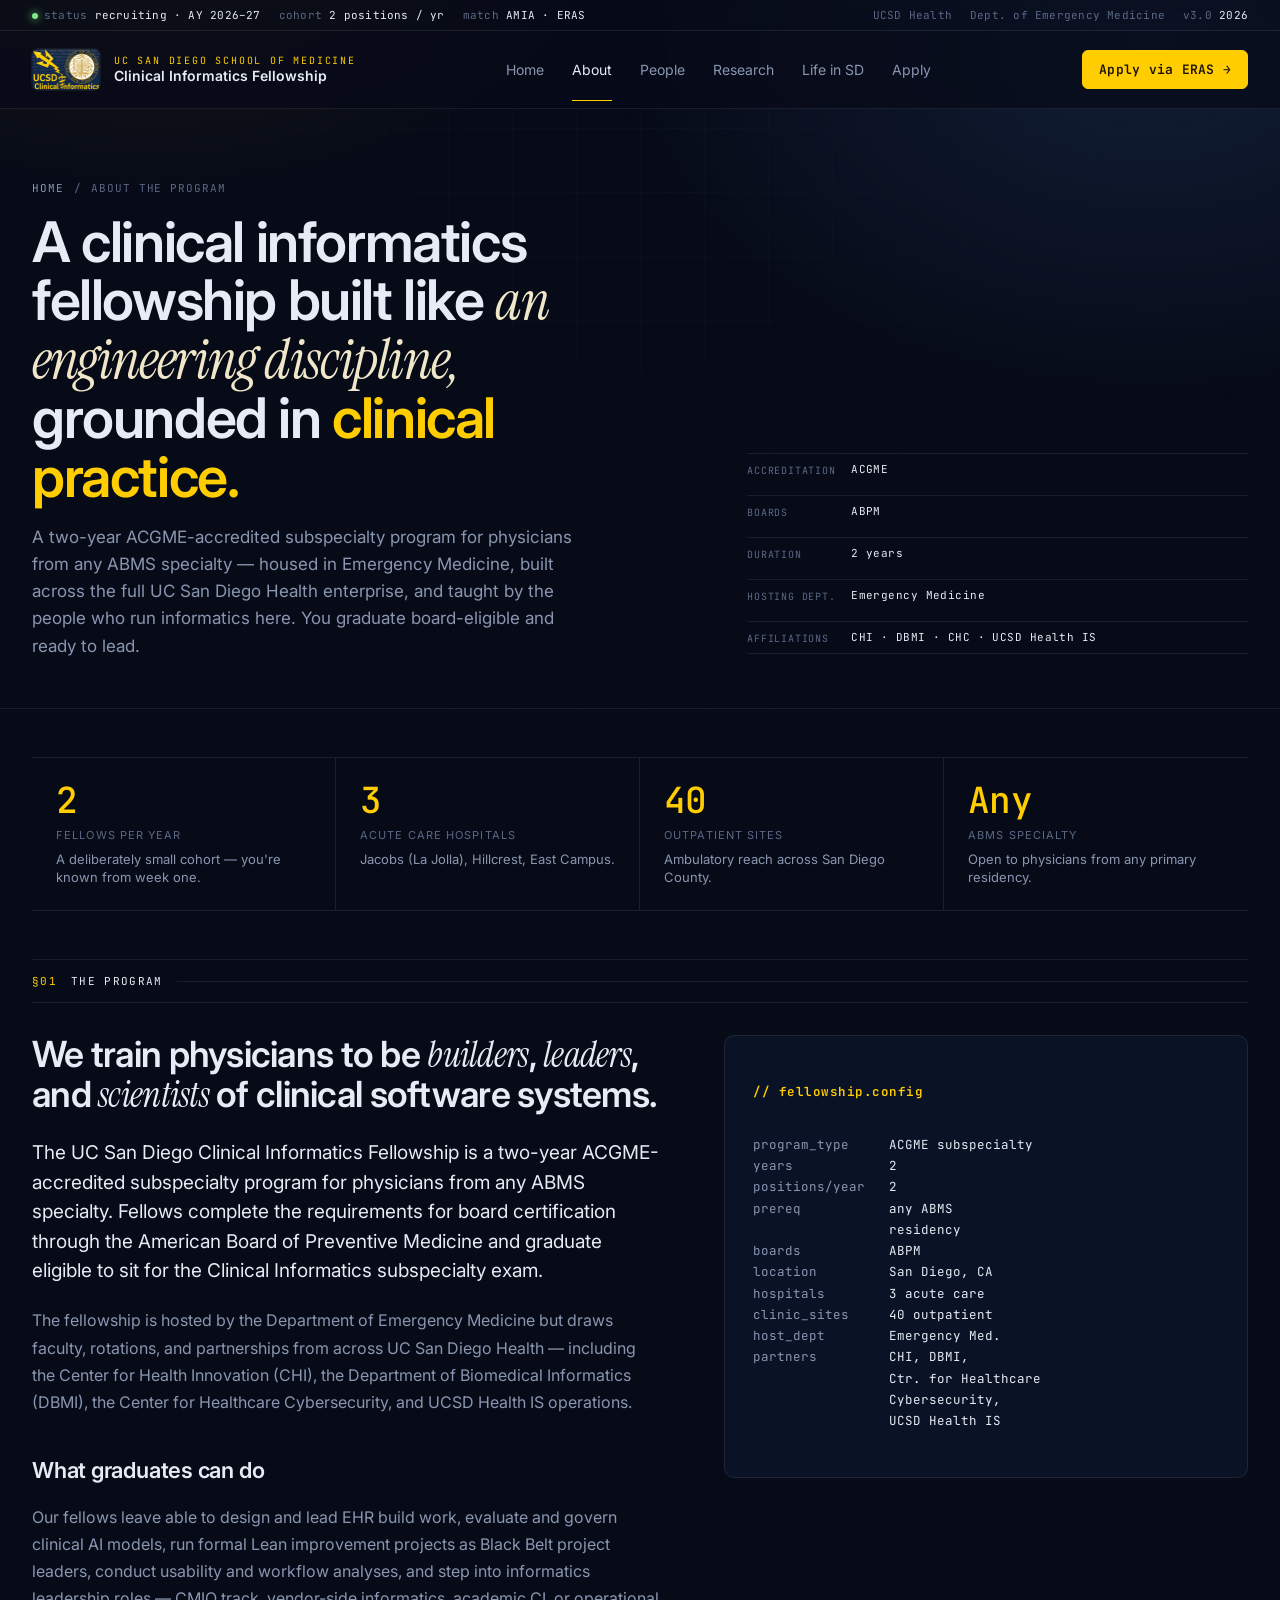
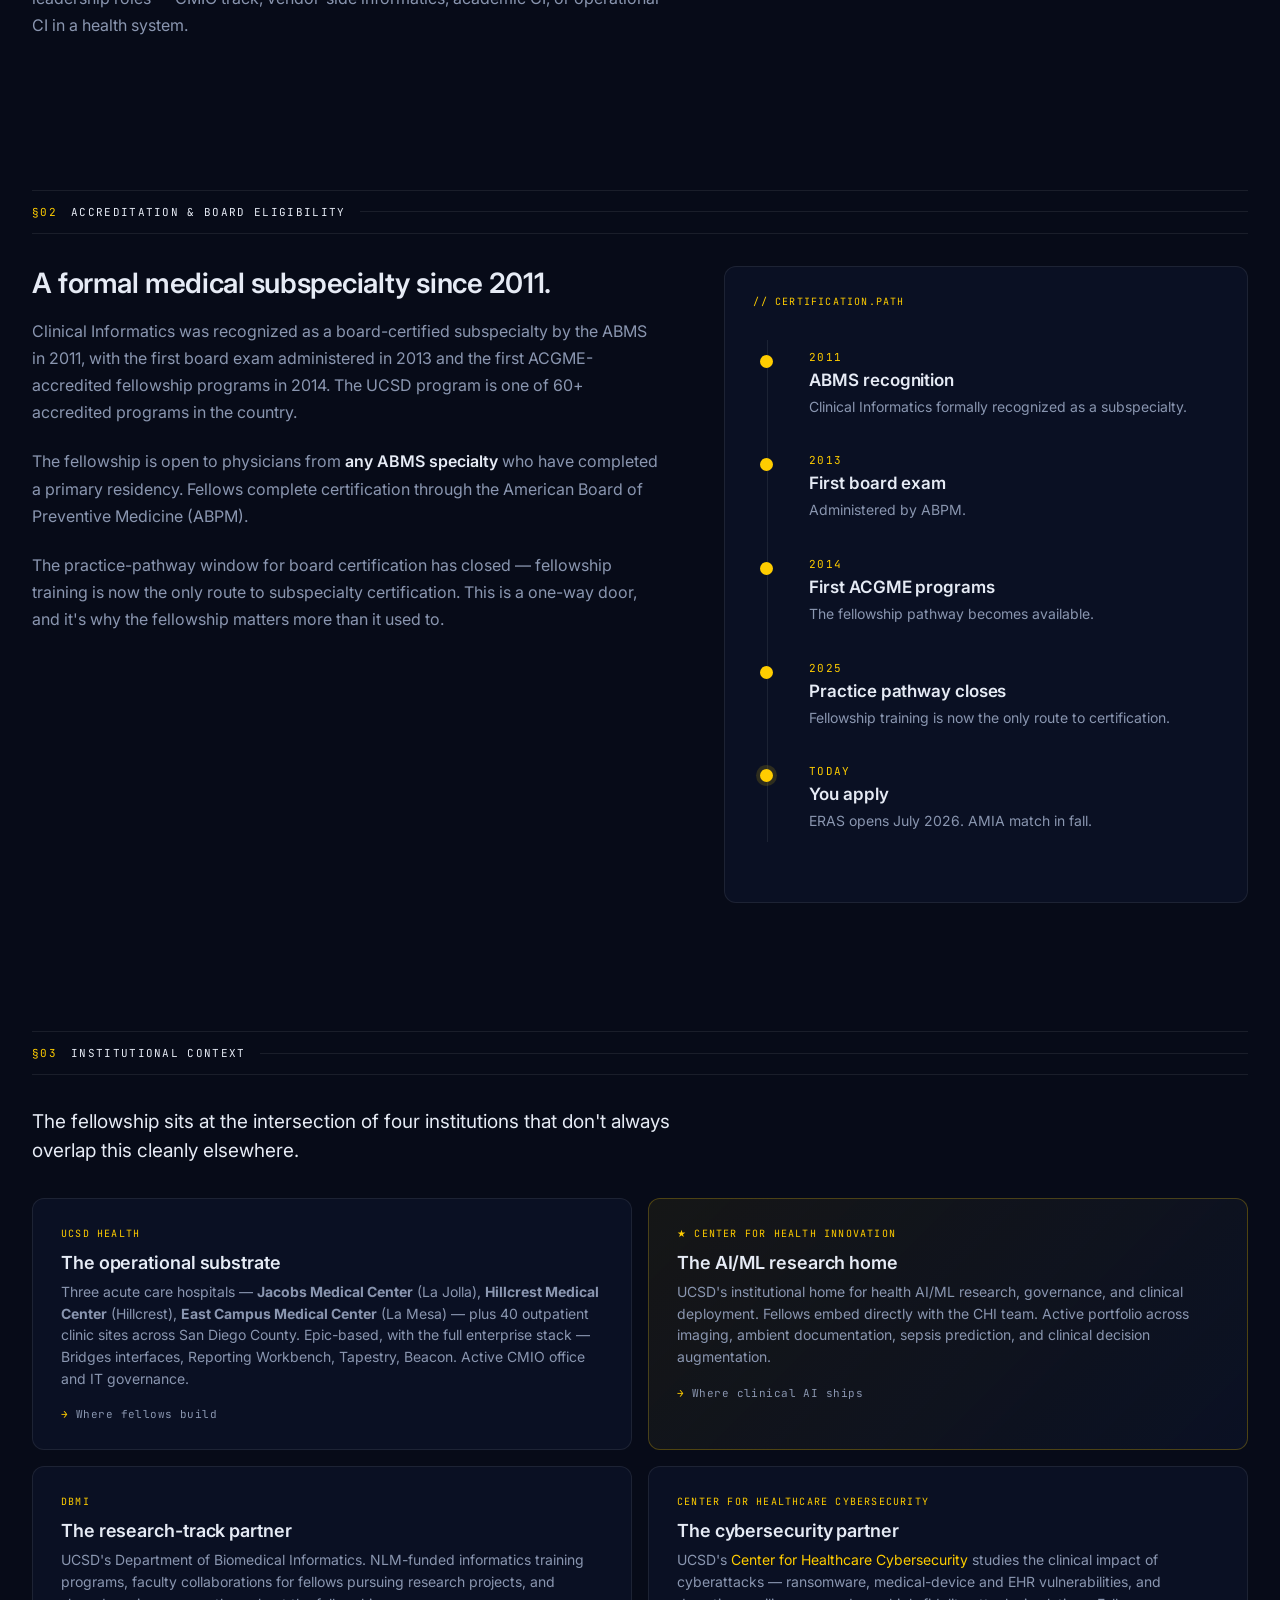
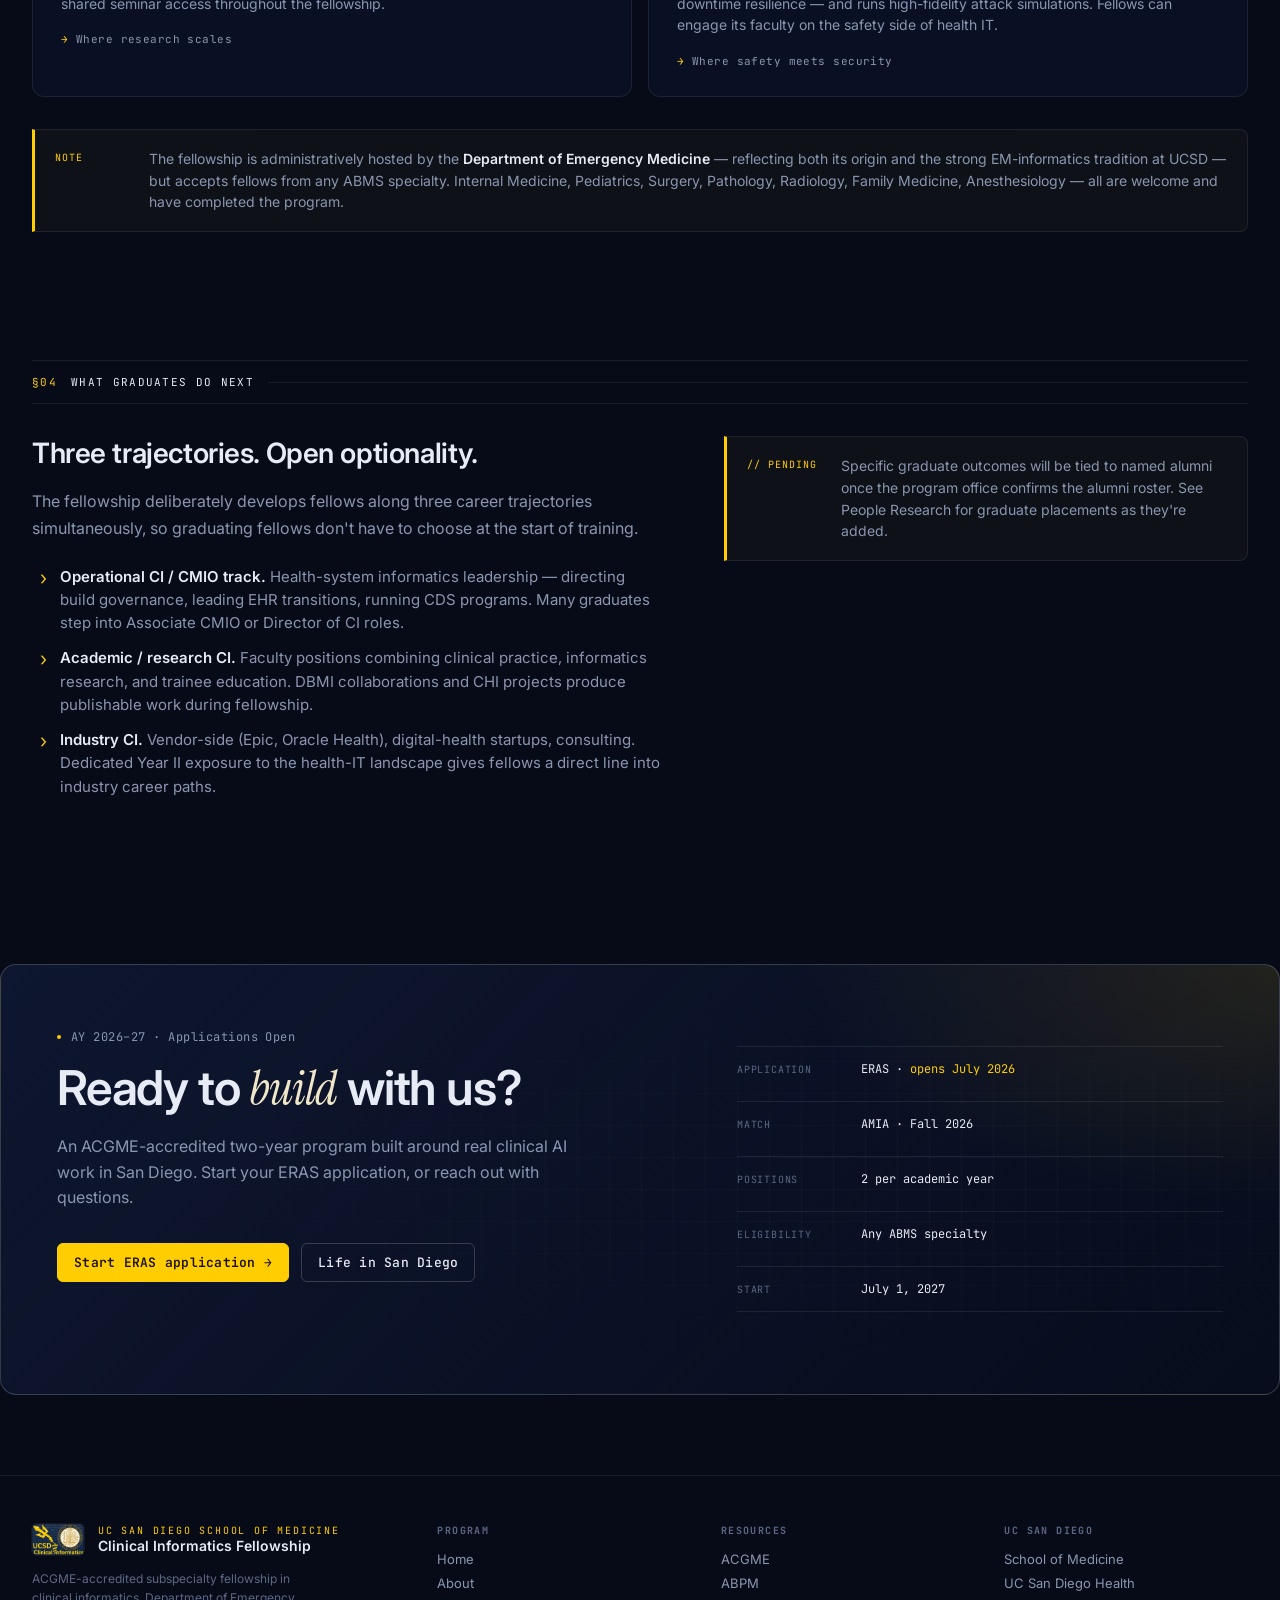
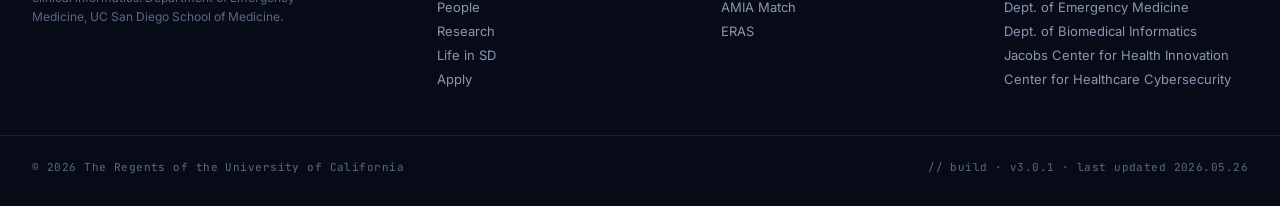
==== commit 30c3fb46: "Add files via upload" ====
--- a/about.html
+++ b/about.html
@@ -1,61 +1,359 @@
-<!doctype html><html lang="en"><head><meta charset="utf-8"><meta name="viewport" content="width=device-width,initial-scale=1"><meta name="robots" content="noindex,nofollow"><title>About — UCSD CI Fellowship</title>
-<link rel="preconnect" href="https://fonts.googleapis.com"><link rel="preconnect" href="https://fonts.gstatic.com" crossorigin>
-<link href="https://fonts.googleapis.com/css2?family=JetBrains+Mono:wght@400;500;700&family=Inter:wght@400;500;600;700&display=swap" rel="stylesheet">
-<style>
-:root{--navy:#0a1024;--navy2:#0d1530;--line:rgba(255,255,255,0.1);--gold:#ffcd00;--text:#e6ebf5;--dim:#8290ad}
-*{box-sizing:border-box}html,body{height:100%}
-body{margin:0;background:radial-gradient(1200px 700px at 70% -10%,#12203f 0%,var(--navy) 55%);color:var(--text);font-family:Inter,system-ui,sans-serif;display:flex;align-items:center;justify-content:center;min-height:100vh;padding:24px}
-.card{width:100%;max-width:420px;background:linear-gradient(180deg,rgba(255,255,255,0.03),rgba(255,255,255,0.01));border:1px solid var(--line);border-radius:14px;padding:38px 34px}
-.eye{font-family:'JetBrains Mono',monospace;font-size:11px;letter-spacing:0.18em;text-transform:uppercase;color:var(--gold)}
-h1{font-size:20px;font-weight:600;margin:14px 0 6px;letter-spacing:-0.01em}
-p.sub{margin:0 0 26px;color:var(--dim);font-size:13.5px;line-height:1.55}
-label{display:block;font-family:'JetBrains Mono',monospace;font-size:10.5px;letter-spacing:0.14em;text-transform:uppercase;color:var(--dim);margin-bottom:9px}
-.row{display:flex;gap:10px}
-input{flex:1;background:rgba(0,0,0,0.25);border:1px solid var(--line);border-radius:8px;color:var(--text);padding:12px 14px;font-size:15px;font-family:'JetBrains Mono',monospace;letter-spacing:0.06em;outline:none}
-input:focus{border-color:var(--gold)}
-button{background:var(--gold);color:#0a1024;border:none;border-radius:8px;padding:0 20px;font-weight:700;font-size:14px;cursor:pointer;font-family:Inter,sans-serif}
-button:hover{filter:brightness(1.06)}
-.err{color:#ff8a8a;font-size:12.5px;margin-top:14px;min-height:16px;font-family:'JetBrains Mono',monospace}
-.foot{margin-top:26px;padding-top:18px;border-top:1px solid var(--line);font-size:11.5px;color:var(--dim);line-height:1.5}
-</style></head>
-<body>
-<div class="card" id="card">
-  <div class="eye">// Confidential preview</div>
-  <h1>UC San Diego CI Fellowship</h1>
-  <p class="sub">This site is a draft under review. Enter the access password to continue.</p>
-  <form id="f" autocomplete="off">
-    <label for="pw">Access password</label>
-    <div class="row"><input id="pw" type="password" autofocus autocomplete="off" spellcheck="false"><button type="submit">Enter</button></div>
-    <div class="err" id="err"></div>
-  </form>
-  <div class="foot">Please don't share this link or password outside the review group.</div>
+<!doctype html>
+<html lang="en">
+<head>
+<meta charset="utf-8" />
+<meta name="viewport" content="width=device-width,initial-scale=1" />
+<title>About — UC San Diego Clinical Informatics Fellowship</title>
+<meta name="description" content="The program, accreditation, institutional context, and graduate outcomes of the UCSD Clinical Informatics Fellowship.">
+<link rel="preconnect" href="https://fonts.googleapis.com">
+<link rel="preconnect" href="https://fonts.gstatic.com" crossorigin>
+<link href="https://fonts.googleapis.com/css2?family=JetBrains+Mono:wght@400;500;700&family=Instrument+Serif:ital@0;1&family=Inter:wght@300;400;500;600;700&display=swap" rel="stylesheet">
+<link rel="stylesheet" href="assets/css/site.css">
+</head>
+<body data-screen-label="02 About">
+
+<div class="bg-grid"></div>
+<div class="bg-glow"></div>
+
+<div class="topbar">
+  <div class="topbar-inner">
+    <div class="topbar-left">
+      <span><span class="pulse"></span><span class="k">status</span> <span class="v">recruiting · AY 2026–27</span></span>
+      <span><span class="k">cohort</span> <span class="v">2 positions / yr</span></span>
+      <span><span class="k">match</span> <span class="v">AMIA · ERAS</span></span>
+    </div>
+    <div class="topbar-right">
+      <span><span class="k">UCSD Health</span></span>
+      <span><span class="k">Dept. of Emergency Medicine</span></span>
+      <span><span class="k">v3.0</span> <span class="v">2026</span></span>
+    </div>
+  </div>
 </div>
-<script>
-var BLOB="4pOO/wg82fPfQ+eeUYGFYjqU9IQeN6I9CKdUNQCgoqVr0SSBFIYZJdyafl9GeOTdKwj4b1RA1nibct+RpPrHOUpy4RbfSpikSXgRV8p9H3QHsyPBm/Bkegvhjrh55/7Jc+pZQknjJDoxzHozCucpYemLZiKBJWY0/FvapH/OQ9pU+qbBd7qH8O7iTkXFWhp9FyIJzV9IMgSBwbmWZBOu6/J865DR0VtUM+ZKp8A4PjCl8xT8U+BpdACnrtzTHLu8X40CHu4U5qyoUCpLdzPQwOJjtXYnG5t76a4/[base64]/7ywv364YSGWGfTPjY8Aqyz9q6oIb0MaOph5stH66fafos85h037ZyT92x5BRP7vCe+qBwaNzx2qjw3v+/vISDFUdPccb8N/CYlSGHRYrJxN6cpGHpKChOfRA6HZjvDpAOGIPevmiit7CgHjrGdeXMBYycIk6EIVMp5kQnPNp/YXGtkiD0n0NksqKj5gi+sj0LQgDoOntuxlg7BUagJG9OWTNCyRxP6bJjKESe6uwRKX/ec5WuGhZzxVwgYkLcVy8cJyw2c3dqVnmEGqbV0lZRV5b/z4S/QW7CjIGq5tJ/gCWG1cR3mRdsuAhrmKbCTftYR4dO8LJE5MGz0HLBo56rQAPZR1dIm/Hg4EgMGi4gn/ThC6pAbCbW4Uwfs636EaLQpf+cRZyedgF9JzU6iBFJhtbjLSocRkC8tVIuB6Xh0prWGVrH22EHx16VOG4M2TUE8YtRcLIscgzoeT7vz4X64O7wVCB6WwWttUxkYk3R3hPA8XQyY4DlFOfsbTrtdk0JMSIIxsmGFgcPaUBGK0uuJcBw9EfOBL8YMq/VKOegFRcwwUL207maVZityJPD7VOsNpqDTOsQ/Jq9S9VIqRQf3OiAZNAH8PQJ5krbgJW8FOgXf4U6fPAjfY97UAyo/C1kQZGv9vNBDKsaZKPd4TZRNQYwc/Bmc1sUqmk8yW05DbeU1+IW8HxEI64OfnrITgFHAWtk7Zne8lY0z3bCM5HNHanWO4BLH8v1TKDO1tQA6NNvUbb71EXyX3lNQEoNV6B18EKGT0oP7KX4aqYp3s41kIm2RRATvB8R8ySSwBAjsgpkYJP4o4snPqETAOLT7Drvcb24Hbmd3hnidaH4bH0KhirOs5c1E/4/Khk76aDLl23fdd1flrKLa16ckhZzEKdFYJAUIQFsNQ7a2bFGg3DofikYRi2LBj2+JztHfDB/P/uqrgXdXylbqUF570aerDRrYHGZ3wGYEWCPF4FskVHgIjwZi57JiZAapNFdLcR9YjLalkWdKzPXG3IRCtfMj+GPuoMNzwFMrPX7KQTD2SmcxzWrBgbmwpZpmLcIn4PED4V4HrNIfdvM513x0TY42InipO5Vwwm1Empxmu5IS8Zf3Wba/apTMZuO3+rqEdEONbDfadt8MJsrOnUJnztDAnhNgzpkBZvuXA87sFDcGgREptCmSavDNK36IDXMTwy29C+z9ZtplQ6poRO6LcIgL+Y5n1NtBTCKV8wstb0hZSVxeypC6yATiZVaRTw+1rtJa3gbTxdQQrEaxhsppMCgy2XXmzSlVRTL8/QHO9Ew/iXeO6e4U/0fqXvzVkrokVB+duzJJjes7J3XN+jy7TDsLiI5qW13rR0MjfekB6rhI/Q9ay2zdzGxE4V9GzG+m1f306Pm2l6G7kBYHa+nJgKKdvmsIiCgaYclkTbRCBdn7jkEimzQzeh/foGExzjaLDCirAQ4v4SOm09zfpVCA58ufLCAg6Dg0K7OY8g48cKhi/41fo0ADBbugkuSUqPKGn44vuNWY3QApy/Jfcalwz6ddUSv4nVMXNTVnqMEjNRub8eE7Kc233nvop0CvFjX2bj5pFDAFC1HRdolRVE2OfCJo4YCK0DAtC641orsFX5jILSao3MOwD94KyL+1ei9phN1iRXM9SwSWmhB0B8UB41Uw6WNi9dgqo8Byz4kBZUzyHMIcnisznduXdli9Ftq5C/nuEYkdsAYCfMYGeyqiBEtmSsT//jK1tZuCDI1fUQDJgBBd0PjX1mY/[base64]/EQDlPhaLbbuHoUQz5Z/tAvKWQ2ip1V4pgZi5uyBiOy7AquG4WXMieHKwuy2rDZRUG/4ZcCMS7+tMHStDcKHLlI0ovDrR5bXlR3SFYFPtGC2+vArR58QqRc3dEtsq1+Ggec8SLH3Yn/mW/no3a15xbGBIAFbMMhmlUJWZfVON8iiLyNUZKjvEXg/pYwnd+LiOS1y29tH6m3vqHz4lCvnm8J2z1cyrlHeRndEC2xCEW3YKcanaIeK3/rk25rOsOCyYbyaM4Mg8vtSMY2vUgB0qJ86uOpB6QZP6KRgl5EbL+qs3cX2q4uM0OLRTH7/fvYZ0u8fBRyIjitKqgVRnOLUKYTFjez969fWF+WUJpj5ciTBMxSN1L5iVolicwqElYkBOhd+CmeJzdLblFQi+p7alHjAX5z4GEdgu7ZnH5xrBXhrJ92c7+GcWC4R2CpI8mgSHulVCjv/Kfp22g7mw6ADHdgpyq0IIN4apylPZe6yyml2ftkYdrP/Gy1nPwW1aW3VjGkzVcJwjn7vaHA2uCkpw+pjW1qfw/bzqqyNMdwc2acgTdjIEXGIy1V6klHu5qnoLdsJvDWJkTO86UOoyN1t4EidvNF7FHjh2iL1gy6NPEoN7E2MeWzIXlloHSUA43GuGWNFRDT9n3lt4NE/4Mv/CPgO/QLo3yYNevdEHLfr9qhSYQhoc0WB8KTC14XlANPwjKdGm+mMRfztmvMzljui5R8syp3RvnzpLfbwr3UhWyztf/sD1NH4YU0FLYz6LLu1/4376gEe3qK8k2gxoTivfH4fHG6k/9zj2c3/UzAon/DrbBURjFUOdYoIReBVmoEReyS5wnR7rJPba27ysKCFQlIloNAUZP0ijJwFcBslLPDlYsGvp7eBoPHtXcjqwyEzOoYmNGxaH4pHNSBQy3zcGUSITMNz2IslbMbXiecM+i7VGDqHPBwi5WMa3lzNrJ7y/4AJZb4iA5T0ONs5o13VPfHUojjO/5F2BecDjIp+LhNHpezEPby7dKHnN/sNPEsiQ0lyPaFiE7eIsTtsVMtePdTWd00KPBgm+h82gOFXjdUsB+xfMEhp89I9qNs0/jFNNqcsAw6ZKB+Hky6BHbc059DQWsKqE130MJGbWdDTzpkGED2CqFx845PUXDwIITx6AQEGIbz6/WTtKpONSGBlQEf06hLMt96le4EY7KVI8IFKLgX7n2GUBfJrdYa31gjSN2eBSF8f0K04xHnmwXt4BnNzdedIXBmhQzxd8++YgGYba0Zt+xDm8A/lh1NE1rhd9UDBS7X4e6fXQKVGhEucW0QWLT18lNz8oBXLFoL6wu2J6ibDoItIzDvWOv5jUMDjTxj4uXOwikQpbtMaZGXo+yl0Z515/jjQ77vWGFqsrc1byjMtVbNej98YBVsvt+U51u3TNtxILe30Wrl6/5VBTZ134WqAW4C9psrQJiOi12NVZyEekXYxclJvXhAbo4i8jGYyFOBKzbz49g8uEe3uTGQsOCXqqqs/RdJfTqaGwdVkzxY68Fuew8n3PY8gS4q8RKt2Iw+Y8Z9/265oY5/M1fE7P+sMveJG1xstegdv6TFnbu68bGAhIQD50xFTibXmA82znl08hT+5i7BkvklEMBwK1FlabnZnKbOo+ZkKmVp9JvGMLvhbmg+I4ckF068beR52pn8Oa1+R9c9QrwqSQ4M8KnN1b3RonqdJJUYdNGRz8hYRz9zyfhqpmpR2cDLxm4gtp0qApszlALO06fSmao/ni1PCY7x4O9U99or3S9HwLHbBO53Al5+Yt6Tjxn0V4FvzNKLRd/uGvgzlLQYOLCpfnIEEFJFNAbxWLYcLLUNSPp7nX9scsDE/7DKCGc3fVBvzzQ3GcnMyy7jlqncl7i0opRN4KSR1WkcvZlUXcWlF2u7qC1ko6EOa+c/xqa8YhxHFjBgsrqUn7MiTJ80lnEWopEw5cSkGb4D0gbTBYdHnXMYxDQzd8pVIKqpmUwOoWXx+4dRuNPQ+pAGapej61JSY2JxQpuNdckD/RpvxuU5c6rn0fhWs+k3Nk5Yy6CaCj3sdv/pdSovLj1tltR0e7QU4Ihfb0w0xtZq+kaJAeL1GvZ8u5eyKsf1UQgw1bzaswpLyPMJvPc6b/4JF9uqUacoUmE1fVoKZwplYFBKbfr1tI0hk+cnRFVPd/3jzdMN7+B7UbqawmnkOcrV+lwa2FbPnaLJ/ZahzPYTskqrM/FFyFKpUcjPLfykqPiw0qqYkGtqgO2xv8VRPKSVZSOJtyXhHCw2ebXX8AWTcztzS/Zbg/To/OgfcA4Fu9Jgp/dcDV1vLV/[base64]/tYX/qDqt8SfkcRJKZYI3fv3fSmepeizTUHdnUaaHZkOH9IKGZutRbzxitmERkqXXG/pQKfp73p9UJksq03Wk9TyfyWxkt/fBRtnIUyoU9D9E3gtHFKwlemi1k/[base64]/OxK7GmglBnNikAsjb3EYp0hX2+JEycY0MCqEUqz9PTX5LIUMX4nSBvoBW35Oww8QjVQxBdQyKD36tOsU4AnO4hbFJActhgLArXyZ2sZP/IjduO9VkfDs7Q+CZUxvNrco22fuOQHTrhcVXLvvmd7yoGjLhcSwXEymaFkXSgVfP7MmTFBbQkN6XOGtvuPTQ+DK33XaPfttDT4uaWwOCPRr2rMfW0dUu7SvMjCQM9iGsobGk0qw8qMcKV5I9E4/XDyjHdVb2bAxuyjy44Sni86NaR9vo+RTx3MAlRb75IziY62En1MUYY0JPNd44tUXBOZiCdqPh9JC/pof9wBO9nO/44LBpHV/dOaYuoMgPZGb+6vTQ5iQxXZk0fSbu4NvwzuzSxG/yLVl4NK8JDtZsoIC6V8wmeocmJ4ydElQq3fv8bFe2Ok9dfxox1IXmSUlv2n38+V/5OIw8tTWMKJjd9BnL2QlAJPjMT73qgxPRWDoLvio4CQyfgMKEXwA0JS6AHAjQ0nGrsy/j2K77zS8FkF4GGZDN32av/xLpiGEnma0YG8ypPKtB+MkTJEkHdkRA1iAoj9nEldizC31WaemWu7fTrwlyXkVIzZ9Q2rAWkLwEKu6v/xjQYI9mNmPe6Xzu1pufTwMe8x3my2RPdF60jKzdlUddCb3Ky6GakHgR6CfdrrI+TxEld2YlShWZGyFZIWY+O8uPqYBNqr1nf/lnnPS+D3qZn9hUlaElZGSZU9nCq1lJaZhovVJpry9A9OH3T+dIKBBVK8Rfyn5ooLg5ozcrpRplysPh9euo233IWP3ENTMzoJTnbRGesgws9SR3CW0+wUrM7B4P8Uf1Deq/f1EOXSAt3vddYViaAyWxOoVDSQc4IgVApxau9zfBa5Tk5ztE9eq9lK+8xOsvlKWeWd2mmwS7hEWG4u75CL8m7gq1PRgu1Ask13/saX1szUTF2x+V+YTH7laaLCdFNgFsXZc+QvLEteLbKlLwUDqBlf1/8qK+xoY0N31nGsTpZ6zITQIhoyAOepBr8soRdpEIfcD0OkgrCWnH99EX7d0fREXgByFUebYs6TYh/nhkrTRJWmNYVsmQ+76wP/6vSibmtOcXG8AkORozXKZU169HsDwIuIlzBv/[base64]/ZD/Gl/[base64]/YNhFPngbLA7IFARJhf5t8hWyXhMk9aJY5VeGb1gYuCFqUS7TcrZBi3Qm8Ab8Ar28FRdU9lwDZtm3im0sxl7i+j0reRy8SfDm3DR8ejbF+/P6fBw0mBpylBjWKqM/35JS4udkDQDrE96QM+Y/5b9ptB9i8QnbOHvW0hFrlANc0x0FGcSVBtwXAPeXQ8YSC326CrgWmGIpV6oPqRaW9tn1E37yYAE7Evro+BZeY23nBXeIv6M+M6v6o7Sc3kTIz3m0CFmoQOFOtubpX75HnQ1a5V0mgeLF5yfzIP0e5C/CLbz4kORNgYL3+pb3XrAO73BgtOCtQlklzX50ijEziNfiS7csYrKmDN6PsMjAIzv4J+IWE0JPj17mTnYWU1Hh6TwFmJZqu6Op6uWbbqGlvepu+fXB9s+5491/jyD+WqLHuSfg0sgxri0w6xV6etcZ8jo+zyN9NgMtqS6ze3X4CezU1q6aaRjyglsAJV/FkivLcPeTOhNnUjioWaV8Mnyg0m8vr9sMeEnTtQy0U1Iyz9x+3BdXQ3JPOCySDlyuC6Nu7l9MIl78P3+ttfKyU83hmlUy3B5iOVxjtaMBjqPmGNUbYE46E2bC/1Hj5NScMeEPDrAqup6WoyQ8Isn6xwogvEWWIzMyEVAo02OytINE+a1r654PARCCUpiGSdrYZG8fxW+TeDPuQMSaQk3ArfKoWoiWHAkfCNZvHn1Qa1bQ41LsaXwsi7dW4jHYSXjpIRvWxqPAg8QgzsDMIhG9byO5LUeTQRdI5SWMNBa+X/U4/PENphKYloW19bML45hI6fUNsOpyXVdtM2tuOFXqeJ7kD8T4fQvq3dHuekneuxIAfEfbDvSqH13rDssmBJlWf9NSzrjHfk+MHbl02xRpThCIY+JfHTNRs6Qzsv2J569/sMcjCWLbb/[base64]/O/CaZyGSf/MKYhHFrnxCT8Er/rkP9mpLVye+q772+nCSqMItgiLGNQKDvSw+pjleUmvLw8dZnBL3tCsf5ivjD99fbnjuEi1sPSXAY1pQ8A2myTl1/nmzbrxDZAY2+xCVWeG8uovDrTLHsmrdGq0Rjye5wsNjo8opZP1Yl2HvBOVqZQaknTnJgfFl4ySNScxXiKpTZAB87ogr4e2++0R56Yev837nbFYg24hFyuk89KfDqq3g/iQqHkDIPydEDVK74g6H7WNgsnTqs8gK/DgC1/wWjW+yDxh7TpYOqKkxgvLmXpeD+S0VXCgsIIcxZ43BHk9CuPPE+WHPcBCpZeJ/eA7xkMdo7nuIim56fqKv0bBXd8g3gMm7fKyJ0h19JCh2uJxmErf8ebBNLP6VbTBT4UiBI/eDtCvG8jW2AJ6qD0K/yKeLW+qVJnve776nzsQacuUSZAdIi8omk1t/WdJlDd7CZBR+CK/hNEMR5npPBm7t4F9XqPROjsHPDQXvaWReIJxcH6FAUPsyHSeuAqck6jT2i5Op/Ile62ZWGlhpaktxXI3HztwdcaLpCVu03KkLPVNqf9CVD25V3AiOqHU87MgsqLmxP9Y3OtQp4WJuYsWcLresbal3VmN4cL4O97EoIVv5EaEJpJi3aJ69vmM/tGCqHjy8MXNa7a8RbPhgErD9mgWD+6CAM9KgZdD28ug/nu+80kQwctYIoDrPxHR9teW23qhL4ePS0VLUpsdC6CaGc3zW47BwJGEzKz4OWkc9AHCiwiccfi0PZpozk9sIHOwZdGtoXpNIhmDxS7/hZRWLDBEPN34yuBRHd9hVWp1Jd89aKx5B8hktj1Puh3GIzH/2HVvPnJyQqearko58a+DJYsm77MOOKolcZ9ER7czJySiPJIH+Ku3OjaN8nUtlNMoqtKHeKOjs0z3TQR5/8H5p0BXvwf4W5xpneQm/x1bEbakSUG7MBYT0RVRpAljFGMCLPmopLpYk7xByPG1e4E1jeWRAVf/njt3cC68r6pmjk16NE3L9JGym/NgCHWRUnD3XrdWm9y58FXhsbnSxCVznmSZpvpuzN4pkDEmJlgv8i172jhdkJ4Mqe4wA2dZRoO/EiXC+qn89GdwUgx9mMl5Mh+1d8+qxv/gQWYSuoxHBc/E4rNnRMR6AMUTcwz/EPnyD4v1La7HZK+iOznfZsfLWPlTypNPHC1cy87JVH3AziZ3UXB2LzxfC6/X1mCapQP8qDUQmSX948amSlnx6MemGyV+FkpNAZ5TXsMiU6rbO4C6ENNf9+wBRvm3LFkyBE8C1Xwru321ka07BH2Kt/K0GmTeaQ39ms90D1uOIo1uERIOjxr/SLtkwWjNI/Y/aJtGdzm6AYtfEbdGlBYcmBFmzGAbbxyI4BRmRsaRbzNab9+XmKq4ZXcJLsd1zZ7Mfc4G237T1+i6AJHUT91nYF0OBUvz+RKKsvb///WJluaIthqepgK2QtpGydKO2zT7UMBNj15H0/+PLGZqcWFJ+FglxwvV57puUorSZooWeuISLd+Y84WTpRXgldFaSQz+CYlRFgvbaj6e0VoSqLxHjUO1j4d9SrMCZkqKpa5Rc8kr1d12AXSnXEgkMmgNimpZuhoVDVznWVHx/rU6XKmOhS/t1TqSaFqOTucEtOn8wz3f+lc2uLdR/1l11aEoOpjhTy5b8E9sBYMGOqlPSpNsqMwrEHZsqQXCMXOv3uqeijV0n+/EzR2Y3m0pQFF+LXwvH/cZGE3xMG7OjKtHdrYXbSnFpm+wcwBUC0Df4pSLT4jxXLuIGpnUH+YNJQLI5ZNukAqlhzkwl6P6gslGwDNE1ijbrVAJE9m2Arnw/GOh9UkMSX64feDxtnHlJAwqv2tk6cNonkK6W2w5AD0EzgZersBIp4V+dTSritj8OKSqUYTndaLAn28hmKqKcRoUCFwZRk7euCwAJ1+iiAD+Et3Dciyh3FaotZoR3s/30V5/hPuk38tQXCFPb7qhWWRT6znP/g546jTYF1hhoeDO9EcHtKdtmPTSpd2MGHzRd3orVMK5f0cFGdq0Qu83+vls58ZUUDc2ht/[base64]/+K/HudyK4sgfnPkPe6lxroVQaf1E/RDehiUEig/V+uayCvNLruuj5wVh/raeAWC8OTyytZkwn/2R1O9v6cEROKFnda7DZqVQwLqmQxvta1ki3v+qy1xdKvNOI4Ayrdi39N04YDxX9XHpSSVfJMC3QLKnnQCTuyGEbsAT2B1dO4keimEFLD7jCZ5cZ5t9jI7Vs1cC+/Lnzbn5hrblMFKw0ugAENTTJEH20hyG8CUFGwPYkPSAwA5dDZBa6TXxixF0aCcwjdrbPUeIgdh8ByDWenEv6qThVBrt+q6oyUz6rPzCQ8mvf8kSd++oZzQyw8mhMXqUVjiM7I78Zy3YIvw/7Bbj8Kuhg+Vm9JN0hL3vAlcvU/8a1mTIC+ED/T6p9KK1+TqJbR5lE5HnvdxfMZAMQg8rhXvW/FsuA8XNba6n6bz2XGm3o+jLINunglv8tzI0n843TUd7MKFtwAlPsyd17bfwZlZdT1lqhfqX1ae4US77nCjIOJRSBNH4a/64/10jyF3kmg/KvIgtqLtBVI7UemNwUhTbONsI6GtqSngNApOA0ejreVgCo0WvwBA2dQZR4petXnfQa0AXECW8IQQfjun+fjVEJuG0tRByv/dR/rw9rTNavE3J3jrEE0PymVPPLXU+mHG2cX5nJFz1DTueP8LQSUkxbEo6NVWPEd12ZhfHrNqRHFAJ4IlHBON8Fmg3R/+1/92uW8Xw260B1Ck9OAXAkHLdtOEHGa6uo/PF1HGFK6SslzukEjLeRWtNwkz+l6v16Vx+kxNHgMfdP7oNFxDnRF/To5gow9SI2bRDOAwUzCSXFRJuw6oZnOR0Rdca3az+cCPq1m3lVrjh2/ntIN8XmEQRdeQwBVKwc2KjuylGwuWlfDHErG0/yIyLHnuOi4tSEZFqHZoOO5vLU+yeGV5Vb/Q5gA1jlNgYTIdTJPc8xEVRtY8r8K4iJHOwLaHttOUpblxeKHoGtC4KmGNtsMcRlT0ewb3VyRO44niRaod9SMeSfieVRp9pEfgeb5+XBc1y9advf/Q+cQaxIaQV5GmoxMydkzQzCmUe8aG7yTDqh/+USUhuh4lNYFIfXyoHbtGL0tV1M3HHo4W9M5zVtOl3Fbs0UZAVECRuSqMksGnDIypOyDnPyi5jyZUuOSr43BW2OTLjDR3A1vKo8Jqh/K45FEalSfV7K2FmmFBTvee+iA6AiwkIU6s10Z2G96CfXMP6iCdSC0ZKoz7iLO2TieKIuRXmfPbjtnY4T+MB4L6Fd6BBEKBiiuAfbnuDohRYkz5syC2Egd7sSH1M0w2UYU23SPMDf82z0wEz2gauDsfjhKrX92gmkfal0dXGhvYCk+8vhKswdu0RKXbKA/SRElgO7waXp1TUirEPky+iAFMIV7RcwyMdRudJQsljIOztZmCAMLC7QKDHX/N/1jlpzfZCTOv2kfAPBw4D9VoxsVrKOKmFPMnGzMaLrT4vGf5QpL/U6XqZR20aprVULx3yjOOvr5uEe/z0zptKtRg2fkHjbzZ3en+iqsG0nc3SX5B6Sa31OfQL3/81Hy37uy+NC3pOYRO3KBfAy9MtNehbwvRB0z31iusy5nv3lkyqcucfNLboH9GOr5xKB/51GbuEa+Sb3VyPIc5Wpd8ZH6gSePffArvzkGXJuh3PoJEI0vhblDQJqYMbavWLNN9KRKkFbShU5UVNYbipnocEGTy5PIQ6yqwbxQRDFforZxuCDWHyCcG0A3vmFl8KAkA3ihijhcXUsQaeAoGNqE4jcfzqcttkQp+bWBPYaC2mmB3Xn76BWanKPxG85KrjD/+H11/l2Fc1XuBCnvtK2OyVst2voKnNC/[base64]/sBfwrlVkK5hG/CSYjgiys//O5gI6500OOBzrI4Z4Q5O5QAnU3WMcDzQcOk1o4xcuGiclhP5BWpD5k23/DTcaylnkKSwC1vtJKmp+qyEEL9X1CzEBviZqYGT77rUxLdlsiKT5NWMhhhvXAEKTrvwr/JxEIZZLvvRCRPM3Fwzl9t1bW59po42mGGU5eHE/rG0zzGxd1VgNLAiwV21zSAjW0JcIsAUO3qNnxxAk5GTOLJtR51EdVwDa0J6fxhy/VXbjeZbAChvFp8pIbNcgsDxAN8R4QX6+8Vs5vuQQC8XPqi4SuStKVkQ5Cea8qcCRbbzSOxYmnsZaw9DFTPtE2+dDiIHPNRRCqmPJ7lVVgN8o8f3o7PqZnwgSgyIZfFvoaYAJb/3GfF29ebRQ/PiL1Ta98ozIWJZyP2rWRu3lFOvzE6kmzkwTOxT8IMKouybTa7J0VDvdHdCxxMC351qs7XfxbogmWnI1wZJveSzTkde2bZfbubu462LOGeg2ThHVcqpxSD/l9XJuslD4dpW+yrJppXFM8VUNLVHeJkgl0UGPOeHHBq6izS5S6ZBetqm5Hkk7F4WGPOyqF225DVlVhZXDXPcAfiBgWqyMuuDOpufINnRGuyYDj6Q1zUJ7B/WDoGjaxU2y/[base64]/ZnmIdpQsVoEhFt2Tz4RtvAcn8SgvP0rDLXBn2VR6C7kgMXtKwAO29uahP9ca2QcQu+XUKyaAER5L/IPeGuxI6d1cE031NkTb+XpXngIoQ95jz4K8FupunPDv7jUtvGIFwKHEav/rp2iHohOVV1F5BlVIC24p3r/x5qsO8LtBJHEWBI2jOi/sMkcDL4MP6EZMmHnxeyaNTQUAByoMnnSk5pCrGwsV0Vi/5salus47F6D3/dypg/SUnhyFoOV+K2brfqljkLPgYJeOBuh0ZSVyWKRYzq4JRy7Q6Qw0PufQqOsej7/3h3EdFpL6X5y1O4Y/pMX3x5nwEShKbsEVD7HPCMFghhj4icyO46ruX46Tvh14fuKhhKZNN9jkIpFey8hczd/LuibMMVoxLrd8HZAIZ+RaACpGrcMGGbtoPRgTMKtqEyuCM9SPoOhGSp7k0a9e5p0IhiBKK7a+/JrTw4k+mxsNfKyeVEE8z/bph907qnWmz+N+XhBAVqVeSXwbwzLx5fj7YDIhtU1NH04QSQ1qO3FEht41xqLcxwgnH4vVh2rokbFcV7AmWVyc1WTOQLwCCxLRbdD2xdXuQoW2r5H3WFOQpTlJ/EhyD5/ypz+uN4V4T9Uka018v0/pnWLmZenED4IoLNia+AU6FBgLNGSDUjQK/iHLQ+OKrmAA7cbQGfqpCBMO02LGa0WfvRNXMRzYEHQq2NecrPC3GRTlX2VC/vP1qG1UOwA66XiCQGJ9rui9krGhcyvXmAqJVNrUJ+jDnLMIhU2KMclZnT9CFsGIqK0Yz9B5Xq/FjOop4nAkDrcDwzGU13e0bIAApEKjjdmbQNIbVeEY/oPGjiK1uBw7aYhnb7n1HSH4WeLyog5DfzBCrToxeerVMPZS02Sr6bHz0ItO8ikPCI/Q2uYMyOsRtdrefWpJGZka1J0bPZRW/c5WLrO4RCoten7IVTyoBLEFOwugX4tP26AFcNoeaf4f6eHBAPZpr84KpKdQdDw24DGxpNw8R2kMTohpBLVbDjvpGM1GKtyREjYZD16SqVb+oGYjmPr0OKoNMlsIX43vZayuGJBTDOwVK7LSUHtLWPSDhXlCbPLwMF+GEyKhVV+JollYPLi9x7ZUTyLo8qcrL0bt++ba/JZSLxZdboWXppHyjID3c484l0J4igehlVbKbeWPjGOvvI7Si22SiIxNFYWdF5jR/DFlIlMiliTV+r+t3kYsNJD/dzrx6t4N+iWifOJXeSOJPnSv1SL1b8Gc58ydjid8pHp2Wf9/3M84iPxD3gDqAXCcjNRhpWVMKwZrsUEKy16acdJBIMIh91AB/sikFPhx9amVxElugWfGJF3pdqnC7/oUctPwMx30cX5zMwK4uveBp5A3TirCarTy/IE+knQqkc5w8hF3c9TrU6572/lNDia4OZgNsVLaEzdke9P6oj4L3fWAbLFMi2mbkEhxwJ7IQ8t3q7tnW6nXLkQh090MiNKYjbm6e7/rj4SSTAdS8c6Mw4hSZH3ubAdl6G3DKQxHItu0MiIRv9O4hAnXP7pUKXgEkN0CX6Oumx/zgUBHS1Fwsj4QSha8TAMhXs4sGwCs6DUqRdiCccQtha+gTPN9Vjtmqr67sECN78wCwYkR/98pjQzjl8UgpZmCes5WOYlQVM5veUXCSmICQbMNAMLBHonekJntGAz9b/QRsIZdGxTGKVmGEBPDFcgtbYVPh2GWzrQ3SJ1hAUFX0oX1CrQCUoe5/8AcW28s76phGjeTixv3w3/q7QXpwS+/OsVrpO3V9gH0MIHA0oWsjTMdQx3HBPzMI7W2UzPaCqFrrmvkNh8ppHf4JbEcKmObjo45flJd10Rgbt8HB8R1phHeoTbKTup87YkMeSJxA92cEwTwte0MiyKNH1HhujI2DrTmccsN6qgFF1aWswo/OZq/1TJXyI+tcGjlLDZ5v+xhLoaPxMLN7h56D7Hs54gPLBX+MJ8c+89KmqzFeNSTO/IQADEE0DEHWVjNYlQzkCctlF2QWOw8dgWjfpldEO8zGtkG8BchO3ug1qNEjzxgPh+UT6EKAFw43W9cJzNEYHVDmuB8IMMqyGUcBR8/pOoGxJ9d07QJxY0pbUC2+qXgJZ9fgCY3MVti09EKnpwbjk2msQGKwmthV6iEiDymZW88Ab/7tEzT8cTqX8dpfMDKCdNaFXGGNG/tOPWuVDNSZOiXS7eBfN3SQxlhTGfsFnYtxhsbhTD9k9712YAdvn1S8KbniZKkJ9qvBqwlamadzz4RwQGqIz19qVmvFF9InaTkvmDv4H/[base64]/7GLhk8EKwxnHufrajytERm9r2dKo21YwyLy7cBEjNNgTLvOBJFf8PsyhJxt0y5q5THKA1v4dPTHLfQIJUcBliSVc4Xa3EGaD0LPTlp0qh9YdErHLoKGPXlOyf5LRpHnOrwjXzqZrLvA3uoXh97eyPMDPh991vYVwx9gJB/diov/45MaLvYbu5wvKRXKdMMrNz6MZmgBQ4Ql9/rWh+r5i+SpGQg0RqqT/zSaLu8RssXH2AGXEwur5ZQhOfbQzVM3N/+JffO17F4VL9R2Ml+asK9tD0voduG39QSMJsP1paWor3+5QJOvKVU79C/Pn+YM/V3v42/GQgLv7Y+TMOggRw8dnfbLxtH6bz/[base64]/Zx6y6a8TJnTlCj+3K1yhGl2eRfngcxHs/D3uyznRSCoSwaF+ZYZKSf6TCJ2TQZWf29EKqU6Obb3r4cMby6H7I1LmJbNwKSBYACya38meY3aCC5WAzk0yd9evj7nI2gUQO5DGCbAdy37hHEzXa1ww1G7NaOqk9FAnOF78rIlNIBvtzhWhJ2ccqdBZX8cJmc71pa//aciPCJXCHfY3PkPl57DzpqilhU5bSjn9/94AkA+zD+pzM+F7iiuW7aeTaFcVGf8iE1GfK9kjo0vAZoXy6et1RnYVPhDf+FGowrM4xU/utEBM/ssQqls5MQJtlsULvWLM2N3H0fgNk5xX3Pnasw4kYgXJnZGy8loqLbbz/zHo5ce1EScumJH4oGUAHIuWRIRNdN6Sm5nd1UfKrKAY62mr93UtvI2GVeIgudXExgD5V8vljGbcyhrYG+1KdV5t3fYKFpLUXGCp+PVp1K3RKOlk5vo9VZPNFQjkt8cVjwcDMSVYRtJBgO4sNk+1t5i6FyMikH+gJeZ0nLdx4SxQIlSWagM5nKVVy/9ctkObZ8tRpReueEuMOk94jnb0tPDEpO7/QOUNUrF+s2xMk3RCmem8SebafLNcgP2f72AWQIS8sXMyyucO7kAWZwfw+r/J8Dfc1WxKxeIj5baHuocdDQWmvvqIzySKO5H3+yjNgjP64PmDdrFhVoUDpuuTx+7DP5ftmFvUP/yUlBt5PEZKOhKpXQ3a0EU7ctcp3gM0Inz1UJeuL4CQswgYAMUnhuhI37Yq+5WLDHduh/sxo+ui6JgL/xJi5lygdc51DhzLjNLAf/FoKNXx5I+WiOJoh4fe8TL2U7Azajg9JcPvJwslL+zMTbVtHXBMLEka1o7kkGoDlwHJVJQby4UkpsP57NSLxqaXIx2pMWXhpitB0ibBA1g8dxqjSPyudSkMH4XQ1X38UDUZ4l+VdyRZw5CdapAmpzAfTrhLmA1HEXegq44nlbY4sHEyyRwcZK0t/9PkQnJuS8QdE3KhdNoLNaJ6RrEmsLxALXlsBn4PmcYSbVHBzjTiTYk6e2LBjHaAwIPWlvF5NGNy3ByIJ4CXQWgP3orQw0RDHTho4csyc0NBkkd4+uk5n4CS/iqBhAvMCr2yEIVr2fS7iOw2WeVG2UjRWRiGarbB4dqkaC1a+wHthCkmLBnvibHXJQJ5Oq6GoqpYOARo9CFhaz/4lY+R5XBVUjiDIoU8awCJIV0lPfGbNb44quWP9rFd4uAZldtKyycOdbOkhslf/5kSYXdP2d6QS5iACiWxFJQBuQip80PpsXt2bk6LwjI2+j/eiHldBzmeGqvA1XI3HN4aOvoqD4mSKdVr8/CxBAR5lcJ1IHvqcbgSvmUn2m8WzKrxPddhB6kbCpWN4tehajBERZsQlUQXoik6Yln6S3IvQdtNjcNdW9zXVjIPcrsnSM3JeXWwZMxo5aIaxOFxvkkiTRPunf6/L4ya1XeJXDkrRzo3P0LRBvGrdn3r/jHEUjp4EOiWf/M8gqwyuU3t0rinQf5f99+gbvJD02IgmwHfIkpQP7NnOqHUZKu9cKEQwIQ77/wk/AJttrXl7aVG3Iizhcl+gqwjxjf230OQpnRsUrOSRtP5czA+dbacq/ha/lgvpN6kWPCtHC8jgzhY3egyWtQ0XO6hZoucYCboR2eL0SJijN/wMl/0idF9JIzRs+/vmt9HHHvQ+VRirxC3DzNQAnr+MyBFD3qFSzOD6AFkHL2/tNhoT3dkXa/o4o0pddxTXSofl0T0SU98D/xb44FniASPHVYALEKA1OUoeQ01dWrTU6wsRbcQcq9FnjrFvwGrklEtlcD8V3pBWm/dyytdFpV6jFcIc9rkY0HI9v8fIClSjE/U+Ebzi7+V9nZ+qxNWVAgcCwfVs270LvT2rJgCwxSsbPdD0If+9NR575rTicIChm3H9YJKVsXLYW1uhZ5toV/7lUI72pAUpykpQ/CDvcFR+qFlO0XDOZuGvmzf/jyTw1uDDE+qU8+Diih1J0nlmQOEfdWeDJoq4zezsVeqYtvR46T5vlfbqxMFcHK/s/VdTGHfIaS64Ipc+EylT5OeSVHKeVIzeGSiIj8umfCSGhstGBdiVd3tqXqknBtGmS9d8W73XFER2xR1bWgTFIhC5rfdyw3PKFp2HqutbRhMPylq5JM3Ee440xJVANIIGlkAEeYWLWlVUrx4J6sersjiDwbPACu6zlQGRMX+1CEynx+3I9g/[base64]/gcFeDPB5attkTI/03n1ePSStK4AjzFLMvUsFON75dVQ+s0SbJYZ0959EPCtTXTD/8smMJjnBd1yqXU9ou703J8sW7cZmP1MGmKTHcYSdAz8+t6ieS2pzUODSdBe4qEluxBNjwQhR1Z7Okgo0UJSf9KYGVyiXXfC5YyfQYQjzf1H83IaskhJjhihGOwvQAC2oB/httpFv2rT3TqPLU6gahc+1Jkte/iOVHqrQ8/p4Z/OJhg+2msxOV4NDdu3XKfP4JpaniEIdc+khNHzKtG6E3mIGVogXUF7Nj7TDolnA3ur7gJNe/vpDaEmfrUO9UGiiKE+zra3UeFYQyCJAh72lFsELNsIsB3ZCDXzsUG51NpyCpYWGRfAXLNvKDyzwoZmnq1dQ3YTnhFVJCAn4+NnWTBbgl+OexSAMhfLBO6YaCQpm+O348Te0ha28GgjUlG1afdV6yQ/ovgkp1oErTWxg7ZVJ8RLAxyFLGKgvYpbKarvL23Qy5LIQDApwFMggq5+9PUGIW4q9KMY1+9i/OsoyWeAgQSlfZqGvjfyHN94Lyx54FaKSU5OwTBslyrzUoSk7963+oqd/5SD0d3OfyiZaVOjefS9YIWvMm6GFAVeamneKu5nzhkkEP/[base64]/[base64]/uxLB0WHVPzCSqZln61hflOhAixjQVT7QnMr/n70CZ+ur7Sub8H1l1wA80D+HGMGO8R2Zv46a1/YI2/hv6nBLC+JFxhw6Tt5T+PNBszdOYj9aFVf2HavW7U4MTlNZBjwPM6tXvKFreJHSKgiDGCyCD2ripUqCvadtvdbjNxZHjFGSVROmWH3doGH+MUogFEKhDlVyRlpQGNJi6HL7VIM6Gv2RvnBDz2ROqB4P4vh3qpmPCpG+dd2iGaAFc3y+dBSaDo+RYsaLc52E7LD/Tkfq3+Zww2klS1gWKPX+esb4iqFC6QMfU5DB1gpDo77ULbLzKttNIR7nEYhCNbAi8GhmQVu3Tj3AgmAvlP44rW+bE7sjalvhlSVUFHgc4SSLc0Q0fxsx49rPbHG9QRudmre64yih/AkuEB3nhu3c5MiBtwl/0xpojDZgyMbuMtLK9SDscC+31E6iusYQbi6XmTqKYPBMPBAGCtP02H811+ZH5ywJmbkEScDBiiu0fVjj3zHWZIFlkqZwz0kkX/oJqI0/vHIxQ8C3Ec2jrQPKpqdmaKRVO3GjKd8thvKLRZ81eV/KrNkjasPjxR4qLg1QS2METGtRVZctn7v06SoB7W4JqUJ6fv4VN140CSPxp/dhnt/8Ec4J2hMMNPhEkLi+FQ97iQLb1TrzGa8TJW7mEZNkUANJGpb54+RbNi2t5/qvXErfHskj8NpIkY5NdrBBTVae2vsGyeNP817TIk0znXIXa2FAwCMgO9rQTJNecgP0UiaKXuM6A6J8aJZUoRQktvQwuZOPCKTsj0maaJLEZ0vRXQI+ZUMT/vnRFQqAzczaAC7gCTnZWz3tD43TVWh+8+/9mjdhLG2wqqR063SqvPf+lgiE8+p7iWNrtuZoYf4qKVbTaphbjTeo8wpLYd+UQVXp8oTivCHez58oci11subTml6pJgwVIb5BFYLWE6HYiiHHBgdV8uwffmBLQ1JMowwWAWuid5AZmK0555ypSzFmOBSis9VSvTIkg5zGrnGJbYXaDuKtZUnhs7/SM3lgBMPUdIPVZzrGqu8SPkcfNZTizP8ZmTa4LC6eHXoTkqc9JwvNd0HtJ+yhtyS9fUTTPeyBc0xOY4Wp+MGfenwfKREDrWeRekLHWdkvluUUhRnL1lyeTOG3xNisYlTBq2L00sRMSU+tJQPTUVVpRW1/5XqNiXNkkm6N+uRtH3d9YubOAe5ND7sIJJnzwxXVjXHr1DNeDJGDoFMLUjVBTD9C6klN+X8CPnQbcevEUbagrilQH7GRyy3SGqsEdCalnigLa5wRT41PHeaiY9oVLM9Fx4ZxNWXGk5bAKLYLWZHOGuhZP9/emFeuKjTTOjtB9bg4IvcvBQYDgxt84RFciTtH9oUXCuxRhQMUykk4PFo0r0iSSQ8+1aXc2yeL8d9ym81OfUaE65oDRJohpE7XiMm6luZ8T+1ZfHdHrMAKInAtp0Irzn1U/QiAmT82rtkVp9b72LXgzAhkHoWB9/PU7lL93qDX8U5Bc7/Wl4xAJ3pks0GPWYD2RT7KQv3PKRCvekK2LYJeo/WM+tGtqE8tWXJZg1Aihoo7Y7YqpJmrH3V9aqcmlo6R/PwB+QA0MhdiPGCJibIANyuzbsr5tBqqeRiDAil9IQ7zmH15NOY4Oko7LNPeXvFmO7mR6Ti52XBj93GJ04UnI0n+NA0oulosaRoX1GdIMlMcBy84RzN5evp8u/Xe3LGngIFbEVK66ondfHCV+qhUOO7YyWKdelJhc4Npa/vEzYT2hCpuEC1hwWtzkxxlLXo5tMRIwivXERJPpCvnRAAA+Hfp8KlxeMxce/821u/1AmI2bIQ38QR5giCXeC6s5cw2raibFz2iXUJF0eiEtpbK9kE07TYrv9uGCIcOZQR8XZEiyOtigM1+GSlwPx/ffzEpFpadk6o6kT5fe8DAlyFBJpMbmeeao6IP0Gk8AE/lcaRF6TKTrg/xpaNG/v4m8wusyClzcd9nA6RCGjVDd89DdVoSsq0k8oYv2g4E4RttT4Nncl/4/JHRWjKEBlMoC5o6O580SF+qyOXixyxMy7RwVQKx+HkfXL1cQXg5eT1Nck5Iqax+gte9vI2NcQYnO5eN7XW9QJ+JErsWSMc6sYcQ812K/mYOsI5EgZ9/D3ioZJabdXCm8OhEEnlhQWFNB/G5VhSQ3O4DnM8PgaWjwP7XNq2tXit9JesCLyoR+RBH8yWZWaZDT8q1qaLbsqAZQkOgx4RpCeKdWXfhlNo01SBtFdYgcRdy+8Lx4QZfc+rbMuqyJ8L6pzE0tWjM6QPbICDqgCE/VMy7Nu86MY86Xk5ft/QdqwpVlEPmG7ko5fCwS0dFPZ0GnCvMjQyyGbOTOVcJfF9qamXnBhV49MPs1DRbwphjX5z87sxU87aDMnwBQfav5y8MVdRqJMj2rAaBlzkCTavQLZQjdcaZ1VhZ059H49Deb3S1I9J546mMz25XCi+DiQfGbWt7OQX4sX7lu0797/sT5kmEZGohmT3nj52LCQszrokz0+a6NPIf/g5Dcn4Cp4eH1GKaXKQpj9UfCYVQE6qoZd/zpLNRGRBqOTky5j+VEyeWlInAHK9NC7wNVrgOE5VV01obcXM/IIuyT3E5HFPVqx0BwWZawi3RsXw/sgXuF7sUQ2yOfBQdDRhJdraxwvYY/L9kI/Y3ZrulYRcfAB04VkuSdOEWoSQ96QNBZyN2q3RQ8fn2r466nPWfUnr7tW91Gda3zW/sfEo9rgPYAU/GRCD6jCljdGu3ownr6xTY4mRDLndU/LPRjgbIKcgrthpFvrSS1iOMb9UOGNwBtH2JXRPRpn974HM/KTPPAA6vn5SolGKgucx/W0TSR0M+PQbJDXN+S2A2RVOTq8eNNqJRS1OZcbYhlkK8KcAQ0YAzJd0rKxn5aPsqS7icNYhCDVNXeS5vtQFoo8N/B++P2yvE5ANg9f8Ctb2nQlDSiJLwpNtQOv24YxR+RcFT3pKk8docD0Kbz+0ROYmMuqGvSVNsH3nW3nPYmS7wasKgYnzOerpyizBhUV9bYmL7bNIv3qeWuUpb00sUuxrAb7nHdn08laoFMFy/pUcLNsAa77zSKGg2Et4uAcUfR5h/HfWrifP4+NrUYfaSmSDD2Ss+ldocSkG6jmNTkjg843NleSh1p9SZPQgoTdbEr8UPUHubqnblSSuTpF1zRlerJaC8G4Ehm2RWLDYiY9sPTyKO2z0FRBw0+G81NHEQyKNwIuD2Mivg8rqeATSwqV7aZZx5wW/4/fwKbWynzwHYtmcJOdIo1OibXw/5XwfvWJDHjPGm25/Qp/7KDWmXS3h+pZZuzNFmoJ5fpnYRMAiR9pU2MOsusQwziB7csYh+xzZEygbebBn+2mXHR4UpvKs36KHzuZwABn9YlUXcucxD3uSuJFwPPZAS0thhUGmXAyi6o0ef5ZOSf1iuirXxs6dSNbGpiKCctSGM91sschpbWLpoudkRIMimJilQ/Z6YNIk38pWqzQArOXrmrOipsyxNo+/eK569MH7y6tp/ykI75eHNG0aNXxHPcGOfIuYeUFcoZNR2T3TcRDDOcex+BDIP8hkmjrrlx8I0yhiAd9YsYh3b/9ySMfcy+cERkO4in5Ihju8QiEcy/nKRgo77ToUyNt8E9f3KLRUNqly5aZ4k2OwJwk+8RfGZMfEW4Bo5j/U8buL7yP+2VP0kCSoNLHgCBCrnOfBFJF10oFPyb1JEA/Y5m6msr43r9w4wm9VAQwzxYF14V/T6kTeOJf23EMCmNmCCwDGEKqyKIWtl0bDwRY21DG1o4uXBe73pt3/omCnfaLI1AoPfmJ1+7Juop5e9ovn/MKQ/jnlYMwrbvdUVT0CxHbiOTJrTvIrI3mfATd/UtnZk4df1+mME3oQiVhivrX34H7l3OymFgUAi9PF78lQdc+xiayn5AnF379yRgifI0fpHcxX/vkpx6h7U2MnS9DHV0PpKqOu0cpuDYiZYPsTXEV13Nex1kJZoydl1FOoLHNWaxN5E8lZfcNA9W/4OT0M71iCnqqCZOub3MAPXzWFnlxd37ev4r6b1CIxom8XRVRwegxwxLIXoxi8kwQTsu0DsRElULItO+0MN6peFs8kzxANT26346WoYz4GxNpZhcob2zi6CJa6rMFskX21pj7AgkX4+QefeGtu0gt1eak/88cvX/1uDh60b5Xbf+fISqxYOcE6agMQ9BssO6CCAh7j7GVzSANX9RAYO7I5zWdeNabUjflzzV0OMQIMHQQkORB2KvFkQ8WkjdODsvdTCGgQRiELM80gbjeSYsbGne4/uagbQqS9kjZkcWSgkT2ayp8oFT3QiXggHUrgWak+MJGHGWNRbaykDGkjSV0c0ym7ReRakb2zLjgsXw7zh/tpVKMDR/0u6XtaQ9xdyQv31LhIR0Pf0AnYBnYRLzS3MirrF74IB81B/lcmSZs4NElwKdaLdTXoC3Y5elvAcC9dNsTTGejv5+i97hu7oV8h4ZkkJEmSVJ2GxJlfoli2XBU9dEOZNkB304NJC6+M4cVNcFXyKTxYAwzb4DK6+CMJKC8FcV0qHe36HMjmG1nMlKD/YgPVc=";
-function u8(b64){return Uint8Array.from(atob(b64),function(c){return c.charCodeAt(0);});}
-async function decrypt(pw){
-  var raw=u8(BLOB),salt=raw.slice(0,16),iv=raw.slice(16,28),data=raw.slice(28),e=new TextEncoder();
-  var bk=await crypto.subtle.importKey('raw',e.encode(pw),'PBKDF2',false,['deriveKey']);
-  var key=await crypto.subtle.deriveKey({name:'PBKDF2',salt:salt,iterations:150000,hash:'SHA-256'},bk,{name:'AES-GCM',length:256},false,['decrypt']);
-  var pt=await crypto.subtle.decrypt({name:'AES-GCM',iv:iv},key,data);
-  return new TextDecoder().decode(pt);
-}
-async function attempt(pw,fromForm){
-  try{
-    var html=await decrypt(pw);
-    sessionStorage.setItem('ci_preview_pw',pw);
-    document.open();document.write(html);document.close();
-    return true;
-  }catch(e){
-    if(fromForm){document.getElementById('err').textContent='Incorrect password. Try again.';}
-    sessionStorage.removeItem('ci_preview_pw');
-    return false;
-  }
-}
-(function(){
-  var saved=sessionStorage.getItem('ci_preview_pw');
-  if(saved){attempt(saved,false);}
-  document.getElementById('f').addEventListener('submit',function(ev){ev.preventDefault();document.getElementById('err').textContent='';attempt(document.getElementById('pw').value,true);});
-})();
-</script>
-</body></html>+
+<nav class="main">
+  <div class="nav-inner">
+    <a href="index.html" class="brand">
+      <img src="assets/cf-patch.jpg" alt="UCSD Clinical Informatics Fellowship">
+      <div class="brand-text">
+        <div class="l1">UC San Diego School of Medicine</div>
+        <div class="l2">Clinical Informatics Fellowship</div>
+      </div>
+    </a>
+    <div class="nav-links">
+      <a href="index.html">Home</a>
+      <a href="about.html" class="active">About</a>
+      <a href="people.html">People</a>
+      <a href="research.html">Research</a>
+      <a href="san-diego.html">Life in SD</a>
+      <a href="apply.html">Apply</a>
+    </div>
+    <div class="nav-cta">
+      <a class="btn primary" href="apply.html">Apply via ERAS <span class="arr">→</span></a>
+    </div>
+  </div>
+</nav>
+
+<!-- PAGE HERO -->
+<section class="page-hero">
+  <div class="page-hero-row">
+    <div>
+      <div class="crumbs"><a href="index.html">Home</a><span class="sep">/</span><span>About the program</span></div>
+      <h1>A clinical informatics fellowship built like <span class="serif">an engineering discipline,</span> grounded in <span class="accent">clinical practice.</span></h1>
+      <p class="lede">A two-year ACGME-accredited subspecialty program for physicians from any ABMS specialty &mdash; housed in Emergency Medicine, built across the full UC San Diego Health enterprise, and taught by the people who run informatics here. You graduate board-eligible and ready to lead.</p>
+    </div>
+    <div class="right-meta">
+      <div class="r"><div class="k">Accreditation</div><div class="v">ACGME</div></div>
+      <div class="r"><div class="k">Boards</div><div class="v">ABPM</div></div>
+      <div class="r"><div class="k">Duration</div><div class="v">2 years</div></div>
+      <div class="r"><div class="k">Hosting dept.</div><div class="v">Emergency Medicine</div></div>
+      <div class="r"><div class="k">Affiliations</div><div class="v">CHI · DBMI · CHC · UCSD Health IS</div></div>
+    </div>
+  </div>
+</section>
+
+<!-- KPI strip -->
+<div class="container">
+  <div class="kpi-strip">
+    <div class="kpi">
+      <div class="n">2</div>
+      <div class="l">Fellows per year</div>
+      <div class="d">A deliberately small cohort — you're known from week one.</div>
+    </div>
+    <div class="kpi">
+      <div class="n">3</div>
+      <div class="l">Acute care hospitals</div>
+      <div class="d">Jacobs (La Jolla), Hillcrest, East Campus.</div>
+    </div>
+    <div class="kpi">
+      <div class="n">40</div>
+      <div class="l">Outpatient sites</div>
+      <div class="d">Ambulatory reach across San Diego County.</div>
+    </div>
+    <div class="kpi">
+      <div class="n">Any</div>
+      <div class="l">ABMS specialty</div>
+      <div class="d">Open to physicians from any primary residency.</div>
+    </div>
+  </div>
+</div>
+
+<!-- SECTION 01 — Program -->
+<section class="curr" style="padding-bottom:80px">
+  <div class="container">
+    <div class="section-ribbon"><span class="n">§01</span> <span class="label">The program</span></div>
+
+    <div class="two-col">
+      <div>
+        <h2 style="font-size:36px;line-height:1.1;font-weight:600;letter-spacing:-0.02em;margin:0 0 24px">
+          We train physicians to be <span class="serif">builders</span>, <span class="serif">leaders</span>, and <span class="serif">scientists</span> of clinical software systems.
+        </h2>
+        <div class="prose">
+          <p class="lead">The UC San Diego Clinical Informatics Fellowship is a two-year ACGME-accredited subspecialty program for physicians from any ABMS specialty. Fellows complete the requirements for board certification through the American Board of Preventive Medicine and graduate eligible to sit for the Clinical Informatics subspecialty exam.</p>
+
+          <p>The fellowship is hosted by the Department of Emergency Medicine but draws faculty, rotations, and partnerships from across UC San Diego Health — including the Center for Health Innovation (CHI), the Department of Biomedical Informatics (DBMI), the Center for Healthcare Cybersecurity, and UCSD Health IS operations.</p>
+
+          <h3>What graduates can do</h3>
+          <p>Our fellows leave able to design and lead EHR build work, evaluate and govern clinical AI models, run formal Lean improvement projects as Black Belt project leaders, conduct usability and workflow analyses, and step into informatics leadership roles — CMIO track, vendor-side informatics, academic CI, or operational CI in a health system.</p>
+        </div>
+      </div>
+
+      <div>
+        <div class="ascii-box">
+<span class="h">// fellowship.config</span>
+program_type     <span style="color:var(--text)">ACGME subspecialty</span>
+years            <span style="color:var(--text)">2</span>
+positions/year   <span style="color:var(--text)">2</span>
+prereq           <span style="color:var(--text)">any ABMS</span>
+                 <span style="color:var(--text)">residency</span>
+boards           <span style="color:var(--text)">ABPM</span>
+location         <span style="color:var(--text)">San Diego, CA</span>
+hospitals        <span style="color:var(--text)">3 acute care</span>
+clinic_sites     <span style="color:var(--text)">40 outpatient</span>
+host_dept        <span style="color:var(--text)">Emergency Med.</span>
+partners         <span style="color:var(--text)">CHI, DBMI,</span>
+                 <span style="color:var(--text)">Ctr. for Healthcare</span>
+                 <span style="color:var(--text)">Cybersecurity,</span>
+                 <span style="color:var(--text)">UCSD Health IS</span>
+        </div>
+      </div>
+    </div>
+  </div>
+</section>
+
+<!-- SECTION 02 — Accreditation -->
+<section class="curr" style="padding-top:0;padding-bottom:80px">
+  <div class="container">
+    <div class="section-ribbon"><span class="n">§02</span> <span class="label">Accreditation &amp; board eligibility</span></div>
+
+    <div class="two-col">
+      <div>
+        <h3 style="color:var(--text);font-size:28px;font-weight:600;letter-spacing:-0.015em;margin:0 0 18px">A formal medical subspecialty since 2011.</h3>
+        <div class="prose">
+          <p>Clinical Informatics was recognized as a board-certified subspecialty by the ABMS in 2011, with the first board exam administered in 2013 and the first ACGME-accredited fellowship programs in 2014. The UCSD program is one of 60+ accredited programs in the country.</p>
+          <p>The fellowship is open to physicians from <strong>any ABMS specialty</strong> who have completed a primary residency. Fellows complete certification through the American Board of Preventive Medicine (ABPM).</p>
+          <p>The practice-pathway window for board certification has closed — fellowship training is now the only route to subspecialty certification. This is a one-way door, and it's why the fellowship matters more than it used to.</p>
+        </div>
+      </div>
+
+      <div>
+        <div class="card" style="padding:28px">
+          <div class="kicker" style="margin-bottom:18px">// certification.path</div>
+          <div class="timeline">
+            <div class="tl-step done">
+              <div class="dot"></div>
+              <div class="body">
+                <div class="when">2011</div>
+                <h4>ABMS recognition</h4>
+                <p>Clinical Informatics formally recognized as a subspecialty.</p>
+              </div>
+            </div>
+            <div class="tl-step done">
+              <div class="dot"></div>
+              <div class="body">
+                <div class="when">2013</div>
+                <h4>First board exam</h4>
+                <p>Administered by ABPM.</p>
+              </div>
+            </div>
+            <div class="tl-step done">
+              <div class="dot"></div>
+              <div class="body">
+                <div class="when">2014</div>
+                <h4>First ACGME programs</h4>
+                <p>The fellowship pathway becomes available.</p>
+              </div>
+            </div>
+            <div class="tl-step done">
+              <div class="dot"></div>
+              <div class="body">
+                <div class="when">2025</div>
+                <h4>Practice pathway closes</h4>
+                <p>Fellowship training is now the only route to certification.</p>
+              </div>
+            </div>
+            <div class="tl-step now">
+              <div class="dot"></div>
+              <div class="body">
+                <div class="when">Today</div>
+                <h4>You apply</h4>
+                <p>ERAS opens July 2026. AMIA match in fall.</p>
+              </div>
+            </div>
+          </div>
+        </div>
+      </div>
+    </div>
+  </div>
+</section>
+
+<!-- SECTION 05 — Institutional Context -->
+<section class="curr" style="padding-top:0;padding-bottom:80px">
+  <div class="container">
+    <div class="section-ribbon"><span class="n">§03</span> <span class="label">Institutional context</span></div>
+
+    <div class="prose" style="margin-bottom:32px">
+      <p class="lead">The fellowship sits at the intersection of four institutions that don't always overlap this cleanly elsewhere.</p>
+    </div>
+
+    <div class="card-grid cols-2">
+      <div class="card" style="padding:28px">
+        <div class="kicker">UCSD Health</div>
+        <h4>The operational substrate</h4>
+        <p>Three acute care hospitals — <strong>Jacobs Medical Center</strong> (La Jolla), <strong>Hillcrest Medical Center</strong> (Hillcrest), <strong>East Campus Medical Center</strong> (La Mesa) — plus 40 outpatient clinic sites across San Diego County. Epic-based, with the full enterprise stack — Bridges interfaces, Reporting Workbench, Tapestry, Beacon. Active CMIO office and IT governance.</p>
+        <div style="margin-top:18px;font-family:'JetBrains Mono',monospace;font-size:11px;color:var(--text-dim);letter-spacing:0.04em">
+          <span style="color:var(--accent)">→</span> Where fellows build
+        </div>
+      </div>
+
+      <div class="card" style="padding:28px;background:linear-gradient(135deg,rgba(255,205,0,0.06),rgba(16,26,54,0.4));border-color:rgba(255,205,0,0.25)">
+        <div class="kicker">★ Center for Health Innovation</div>
+        <h4>The AI/ML research home</h4>
+        <p>UCSD's institutional home for health AI/ML research, governance, and clinical deployment. Fellows embed directly with the CHI team. Active portfolio across imaging, ambient documentation, sepsis prediction, and clinical decision augmentation.</p>
+        <div style="margin-top:18px;font-family:'JetBrains Mono',monospace;font-size:11px;color:var(--text-dim);letter-spacing:0.04em">
+          <span style="color:var(--accent)">→</span> Where clinical AI ships
+        </div>
+      </div>
+
+      <div class="card" style="padding:28px">
+        <div class="kicker">DBMI</div>
+        <h4>The research-track partner</h4>
+        <p>UCSD's Department of Biomedical Informatics. NLM-funded informatics training programs, faculty collaborations for fellows pursuing research projects, and shared seminar access throughout the fellowship.</p>
+        <div style="margin-top:18px;font-family:'JetBrains Mono',monospace;font-size:11px;color:var(--text-dim);letter-spacing:0.04em">
+          <span style="color:var(--accent)">→</span> Where research scales
+        </div>
+      </div>
+
+      <div class="card" style="padding:28px">
+        <div class="kicker">Center for Healthcare Cybersecurity</div>
+        <h4>The cybersecurity partner</h4>
+        <p>UCSD's <a href="https://cyberhealth.ucsd.edu" target="_blank" rel="noopener" style="color:var(--accent)">Center for Healthcare Cybersecurity</a> studies the clinical impact of cyberattacks — ransomware, medical-device and EHR vulnerabilities, and downtime resilience — and runs high-fidelity attack simulations. Fellows can engage its faculty on the safety side of health IT.</p>
+        <div style="margin-top:18px;font-family:'JetBrains Mono',monospace;font-size:11px;color:var(--text-dim);letter-spacing:0.04em">
+          <span style="color:var(--accent)">→</span> Where safety meets security
+        </div>
+      </div>
+    </div>
+
+    <div class="notice" style="margin-top:32px">
+      <div class="lbl">Note</div>
+      <div>The fellowship is administratively hosted by the <strong>Department of Emergency Medicine</strong> — reflecting both its origin and the strong EM-informatics tradition at UCSD — but accepts fellows from any ABMS specialty. Internal Medicine, Pediatrics, Surgery, Pathology, Radiology, Family Medicine, Anesthesiology — all are welcome and have completed the program.</div>
+    </div>
+  </div>
+</section>
+
+<!-- SECTION 06 — Outcomes -->
+<section class="curr" style="padding-top:0;padding-bottom:80px">
+  <div class="container">
+    <div class="section-ribbon"><span class="n">§04</span> <span class="label">What graduates do next</span></div>
+
+    <div class="two-col">
+      <div>
+        <h3 style="color:var(--text);font-size:28px;font-weight:600;letter-spacing:-0.015em;margin:0 0 18px">Three trajectories. Open optionality.</h3>
+        <div class="prose">
+          <p>The fellowship deliberately develops fellows along three career trajectories simultaneously, so graduating fellows don't have to choose at the start of training.</p>
+          <ul>
+            <li><strong>Operational CI / CMIO track.</strong> Health-system informatics leadership — directing build governance, leading EHR transitions, running CDS programs. Many graduates step into Associate CMIO or Director of CI roles.</li>
+            <li><strong>Academic / research CI.</strong> Faculty positions combining clinical practice, informatics research, and trainee education. DBMI collaborations and CHI projects produce publishable work during fellowship.</li>
+            <li><strong>Industry CI.</strong> Vendor-side (Epic, Oracle Health), digital-health startups, consulting. Dedicated Year II exposure to the health-IT landscape gives fellows a direct line into industry career paths.</li>
+          </ul>
+        </div>
+      </div>
+
+      <div>
+        <div class="notice">
+          <div class="lbl">// pending</div>
+          <div>Specific graduate outcomes will be tied to named alumni once the program office confirms the alumni roster. See <a href="people.html">People</a>
+      <a href="research.html">Research</a> for graduate placements as they're added.</div>
+        </div>
+      </div>
+    </div>
+  </div>
+</section>
+
+<!-- APPLY CTA -->
+<section id="apply" class="apply">
+  <div class="apply-inner">
+    <div>
+      <div class="hero-eyebrow" style="margin-bottom:18px"><span class="dot"></span> AY 2026–27 · Applications Open</div>
+      <h2>Ready to <span class="serif">build</span> with us?</h2>
+      <p>An ACGME-accredited two-year program built around real clinical AI work in San Diego. Start your ERAS application, or reach out with questions.</p>
+      <div class="hero-ctas">
+        <a class="btn primary" href="apply.html">Start ERAS application <span class="arr">→</span></a>
+        <a class="btn" href="san-diego.html">Life in San Diego</a>
+      </div>
+    </div>
+    <div class="apply-meta">
+      <div class="r"><div class="k">Application</div><div class="v">ERAS · <span class="gold">opens July 2026</span></div></div>
+      <div class="r"><div class="k">Match</div><div class="v">AMIA · Fall 2026</div></div>
+      <div class="r"><div class="k">Positions</div><div class="v">2 per academic year</div></div>
+      <div class="r"><div class="k">Eligibility</div><div class="v">Any ABMS specialty</div></div>
+      <div class="r"><div class="k">Start</div><div class="v">July 1, 2027</div></div>
+    </div>
+  </div>
+</section>
+
+<footer>
+  <div class="foot">
+    <div>
+      <div class="brand" style="margin-bottom:14px">
+        <img src="assets/cf-patch.jpg" alt="" style="width:52px;border-radius:5px">
+        <div class="brand-text">
+          <div class="l1">UC San Diego School of Medicine</div>
+          <div class="l2">Clinical Informatics Fellowship</div>
+        </div>
+      </div>
+      <div style="color:var(--text-faint);font-size:12px;line-height:1.6;max-width:300px">
+        ACGME-accredited subspecialty fellowship in clinical informatics. Department of Emergency Medicine, UC San Diego School of Medicine.
+      </div>
+    </div>
+    <div><h4>Program</h4><ul>
+  <li><a href="index.html">Home</a></li>
+  <li><a href="about.html">About</a></li>
+  <li><a href="people.html">People</a></li>
+  <li><a href="research.html">Research</a></li>
+  <li><a href="san-diego.html">Life in SD</a></li>
+  <li><a href="apply.html">Apply</a></li>
+</ul></div>
+<div><h4>Resources</h4><ul>
+  <li><a href="https://www.acgme.org" target="_blank" rel="noopener">ACGME</a></li>
+  <li><a href="https://www.theabpm.org/become-certified/subspecialties/clinical-informatics/" target="_blank" rel="noopener">ABPM</a></li>
+  <li><a href="https://amia.org/membership/academic-forum/amia-clinical-informatics-fellowship-match" target="_blank" rel="noopener">AMIA Match</a></li>
+  <li><a href="https://myeras.aamc.org/myeras-web/#/landing" target="_blank" rel="noopener">ERAS</a></li>
+</ul></div>
+<div><h4>UC San Diego</h4><ul>
+  <li><a href="https://medschool.ucsd.edu" target="_blank" rel="noopener">School of Medicine</a></li>
+  <li><a href="https://health.ucsd.edu" target="_blank" rel="noopener">UC San Diego Health</a></li>
+  <li><a href="https://emergencymed.ucsd.edu" target="_blank" rel="noopener">Dept. of Emergency Medicine</a></li>
+  <li><a href="https://dbmi.ucsd.edu" target="_blank" rel="noopener">Dept. of Biomedical Informatics</a></li>
+  <li><a href="https://healthinnovation.ucsd.edu" target="_blank" rel="noopener">Jacobs Center for Health Innovation</a></li>
+  <li><a href="https://cyberhealth.ucsd.edu" target="_blank" rel="noopener">Center for Healthcare Cybersecurity</a></li>
+</ul></div>
+  </div>
+  <div class="foot-bottom">
+    <div>© 2026 The Regents of the University of California</div>
+    <div>// build · v3.0.1 · last updated 2026.05.26</div>
+  </div>
+</footer>
+
+<script src="assets/js/tweaks.js"></script>
+</body>
+</html>
--- a/assets/css/site.css
+++ b/assets/css/site.css
@@ -0,0 +1,559 @@
+/* ============================================================
+   UCSD CI Fellowship — A · Compile — shared stylesheet
+   ============================================================ */
+
+:root{
+  --navy-950:#070b18;
+  --navy-900:#0c1428;
+  --navy-800:#101a36;
+  --navy-700:#182b49;          /* UCSD primary navy */
+  --navy-600:#21345a;
+  --line:rgba(255,255,255,0.08);
+  --line-strong:rgba(255,255,255,0.18);
+  --text:#e6ebf5;
+  --text-dim:#8a96b0;
+  --text-faint:#5b6885;
+  --accent:#ffcd00;             /* UCSD gold — overridable via tweak */
+  --accent-warm:#f5b800;
+  --green:#7ee787;
+  --pink:#ff7b72;
+  --cyan:#79c0ff;
+
+  --pad-y:80px;                 /* section vertical padding, density tweak */
+  --max:1400px;
+  --content-pad:32px;
+}
+
+*{box-sizing:border-box}
+html,body{margin:0;background:var(--navy-950);color:var(--text);font-family:'Inter',system-ui,sans-serif;-webkit-font-smoothing:antialiased;text-rendering:optimizeLegibility}
+body{overflow-x:hidden}
+a{color:inherit;text-decoration:none}
+img{display:block;max-width:100%}
+.mono{font-family:'JetBrains Mono',ui-monospace,monospace;font-feature-settings:"liga" 0}
+.serif{font-family:'Instrument Serif',serif;font-weight:400;font-style:italic}
+.container{max-width:var(--max);margin:0 auto;padding:0 var(--content-pad)}
+
+/* ------------------ background motifs ------------------ */
+.bg-grid{
+  position:fixed;inset:0;pointer-events:none;z-index:0;
+  background-image:
+    linear-gradient(rgba(255,255,255,0.025) 1px,transparent 1px),
+    linear-gradient(90deg,rgba(255,255,255,0.025) 1px,transparent 1px);
+  background-size:64px 64px;
+  mask-image:radial-gradient(ellipse at center top,black,transparent 70%);
+  transition:opacity .25s;
+}
+.bg-glow{
+  position:fixed;inset:0;pointer-events:none;z-index:0;
+  background:
+    radial-gradient(800px 500px at 12% -10%, rgba(255,205,0,0.08), transparent 60%),
+    radial-gradient(900px 600px at 90% 5%, rgba(24,43,73,0.6), transparent 60%);
+}
+[data-grid="off"] .bg-grid{opacity:0}
+
+/* ------------------ top status bar ------------------ */
+.topbar{
+  position:relative;z-index:5;
+  border-bottom:1px solid var(--line);
+  background:rgba(7,11,24,0.6);
+  backdrop-filter:blur(10px);
+  font-family:'JetBrains Mono',ui-monospace,monospace;
+  font-size:11px;color:var(--text-faint);
+  letter-spacing:0.02em;
+}
+.topbar-inner{max-width:var(--max);margin:0 auto;padding:8px var(--content-pad);display:flex;justify-content:space-between;align-items:center;gap:24px;flex-wrap:wrap}
+.topbar-left,.topbar-right{display:flex;gap:18px;align-items:center}
+.pulse{width:6px;height:6px;border-radius:50%;background:var(--green);box-shadow:0 0 8px var(--green);animation:pulse 2s infinite;display:inline-block;vertical-align:middle;margin-right:6px}
+@keyframes pulse{0%,100%{opacity:1}50%{opacity:0.4}}
+.topbar .k{color:var(--text-faint)}
+.topbar .v{color:var(--text)}
+[data-topbar="off"] .topbar{display:none}
+
+/* ------------------ nav ------------------ */
+nav.main{
+  position:sticky;top:0;z-index:20;
+  border-bottom:1px solid var(--line);
+  background:rgba(7,11,24,0.72);
+  backdrop-filter:blur(12px);
+}
+.nav-inner{max-width:var(--max);margin:0 auto;padding:18px var(--content-pad);display:flex;align-items:center;justify-content:space-between;gap:32px}
+.brand{display:flex;align-items:center;gap:14px}
+.brand img{width:68px;height:auto;border-radius:6px;box-shadow:0 0 0 1px rgba(255,255,255,0.06)}
+.brand-text{line-height:1.1}
+.brand-text .l1{font-family:'JetBrains Mono',ui-monospace,monospace;font-size:10px;color:var(--accent);letter-spacing:0.18em;text-transform:uppercase}
+.brand-text .l2{font-size:14px;font-weight:600;color:var(--text);margin-top:2px}
+.train{font-family:'JetBrains Mono',ui-monospace,monospace;font-size:11px;line-height:1.5;color:var(--text-dim);letter-spacing:0.02em;margin-top:12px}
+.train + .train{margin-top:3px}
+.train .lbl{color:var(--accent);margin-right:8px;font-weight:600}
+.nav-links{display:flex;gap:28px;align-items:center;font-size:14px;color:var(--text-dim)}
+.nav-links a{position:relative;padding:4px 0}
+.nav-links a:hover{color:var(--text)}
+.nav-links .active{color:var(--text)}
+.nav-links .active::after{
+  content:"";position:absolute;left:0;right:0;bottom:-19px;height:1px;background:var(--accent);
+}
+.nav-cta{display:flex;align-items:center;gap:12px}
+
+/* ------------------ buttons ------------------ */
+.btn{
+  display:inline-flex;align-items:center;gap:8px;
+  padding:10px 16px;border-radius:6px;
+  font-size:13px;font-weight:500;cursor:pointer;
+  border:1px solid var(--line-strong);background:transparent;color:var(--text);
+  transition:all 0.15s;
+  font-family:'JetBrains Mono',ui-monospace,monospace;
+  letter-spacing:0.02em;
+}
+.btn:hover{border-color:var(--accent);color:var(--accent)}
+.btn.primary{background:var(--accent);color:#1a1100;border-color:var(--accent);font-weight:600}
+.btn.primary:hover{background:#fff;border-color:#fff;color:#1a1100}
+.btn.lg{padding:13px 22px;font-size:14px}
+.btn .arr{transition:transform 0.15s}
+.btn:hover .arr{transform:translateX(3px)}
+
+/* ------------------ section base ------------------ */
+section{position:relative;z-index:2}
+.section-head{display:flex;justify-content:space-between;align-items:end;gap:32px;margin-bottom:40px;padding-top:var(--pad-y)}
+.section-head .eyebrow{font-family:'JetBrains Mono',ui-monospace,monospace;font-size:11px;color:var(--accent);letter-spacing:0.12em;text-transform:uppercase;margin-bottom:14px}
+.section-head h2{font-size:42px;line-height:1.08;font-weight:600;letter-spacing:-0.02em;margin:0;max-width:680px}
+.section-head h2 .serif{color:#f0e6c8}
+.section-head .sub{color:var(--text-dim);font-size:15px;max-width:380px;line-height:1.5}
+
+/* ------------------ hero (home) ------------------ */
+.hero{position:relative;z-index:2;max-width:var(--max);margin:0 auto;padding:72px var(--content-pad) 56px;display:grid;grid-template-columns:1.05fr 1fr;gap:64px;align-items:start}
+.hero-eyebrow{
+  font-family:'JetBrains Mono',ui-monospace,monospace;font-size:12px;
+  color:var(--text-dim);letter-spacing:0.04em;margin-bottom:24px;
+  display:flex;align-items:center;gap:10px;
+}
+.hero-eyebrow .dot{width:4px;height:4px;background:var(--accent);border-radius:50%}
+.hero h1{
+  font-size:68px;line-height:1.02;font-weight:600;letter-spacing:-0.025em;
+  margin:0 0 28px;color:var(--text);
+}
+.hero h1 .accent{color:var(--accent)}
+.hero h1 .serif{color:#f0e6c8;font-size:0.95em}
+.hero p.lede{font-size:18px;line-height:1.55;color:var(--text-dim);margin:0 0 40px;max-width:560px}
+.hero-ctas{display:flex;gap:12px;margin-bottom:48px;flex-wrap:wrap}
+.hero-meta{display:grid;grid-template-columns:repeat(4,1fr);gap:24px;padding-top:32px;border-top:1px solid var(--line);max-width:600px}
+.hero-meta .stat .n{font-family:'JetBrains Mono',ui-monospace,monospace;font-size:24px;color:var(--accent);font-weight:500;letter-spacing:-0.02em}
+.hero-meta .stat .l{font-size:11px;color:var(--text-faint);text-transform:uppercase;letter-spacing:0.08em;margin-top:6px}
+
+/* ------------------ terminal ------------------ */
+.terminal{
+  position:relative;
+  background:linear-gradient(180deg,rgba(16,26,54,0.85),rgba(10,16,36,0.92));
+  border:1px solid var(--line-strong);
+  border-radius:12px;
+  overflow:hidden;
+  box-shadow:0 30px 60px -20px rgba(0,0,0,0.6), 0 0 0 1px rgba(255,205,0,0.05);
+  font-family:'JetBrains Mono',ui-monospace,monospace;
+  font-size:12.5px;
+  line-height:1.7;
+}
+.terminal-bar{
+  display:flex;align-items:center;gap:8px;
+  padding:10px 14px;
+  border-bottom:1px solid var(--line);
+  background:rgba(7,11,24,0.5);
+}
+.terminal-bar .dot{width:11px;height:11px;border-radius:50%}
+.terminal-bar .dot.r{background:#ff5f57}
+.terminal-bar .dot.y{background:#febc2e}
+.terminal-bar .dot.g{background:#28c840}
+.terminal-bar .title{margin-left:14px;font-size:11px;color:var(--text-faint)}
+.terminal-bar .right{margin-left:auto;font-size:10px;color:var(--text-faint);letter-spacing:0.06em}
+.terminal-body{padding:18px 20px;min-height:480px}
+.tline{display:block;white-space:pre-wrap}
+.c-gray{color:var(--text-faint)}
+.c-dim{color:var(--text-dim)}
+.c-gold{color:var(--accent)}
+.c-green{color:var(--green)}
+.c-pink{color:var(--pink)}
+.c-cyan{color:var(--cyan)}
+.c-text{color:var(--text)}
+.prompt{color:var(--accent)}
+.cursor{display:inline-block;width:8px;height:14px;background:var(--accent);vertical-align:-2px;margin-left:2px;animation:blink 1s steps(2) infinite}
+@keyframes blink{50%{opacity:0}}
+
+/* ------------------ ticker ------------------ */
+.ticker{
+  border-top:1px solid var(--line);border-bottom:1px solid var(--line);
+  padding:14px 0;overflow:hidden;background:rgba(7,11,24,0.4);
+  font-family:'JetBrains Mono',ui-monospace,monospace;font-size:12px;color:var(--text-dim);
+  margin-top:48px;position:relative;z-index:2;
+}
+.ticker-track{display:flex;gap:48px;white-space:nowrap;animation:scroll 60s linear infinite}
+.ticker-track span{display:inline-flex;align-items:center;gap:10px}
+.ticker-track .sep{color:var(--accent);opacity:0.6}
+@keyframes scroll{from{transform:translateX(0)}to{transform:translateX(-50%)}}
+
+/* ------------------ generic page hero (non-home) ------------------ */
+.page-hero{
+  position:relative;z-index:2;max-width:var(--max);margin:0 auto;
+  padding:72px var(--content-pad) 48px;
+  border-bottom:1px solid var(--line);
+}
+.page-hero-row{display:grid;grid-template-columns:1.3fr 1fr;gap:64px;align-items:end}
+.page-hero .crumbs{font-family:'JetBrains Mono',monospace;font-size:11px;color:var(--text-faint);letter-spacing:0.08em;text-transform:uppercase;margin-bottom:18px}
+.page-hero .crumbs a{color:var(--text-dim)}
+.page-hero .crumbs .sep{margin:0 10px;color:var(--text-faint)}
+.page-hero h1{
+  font-size:56px;line-height:1.04;font-weight:600;letter-spacing:-0.025em;margin:0 0 18px;color:var(--text);
+}
+.page-hero h1 .accent{color:var(--accent)}
+.page-hero h1 .serif{color:#f0e6c8}
+.page-hero p.lede{font-size:17px;line-height:1.6;color:var(--text-dim);margin:0;max-width:560px}
+.page-hero .right-meta{font-family:'JetBrains Mono',monospace;font-size:11px;color:var(--text-faint);letter-spacing:0.04em;display:grid;gap:10px;padding-bottom:6px}
+.page-hero .right-meta .r{display:grid;grid-template-columns:90px 1fr;gap:14px;padding:8px 0;border-top:1px solid var(--line)}
+.page-hero .right-meta .r:last-child{border-bottom:1px solid var(--line)}
+.page-hero .right-meta .k{color:var(--text-faint);text-transform:uppercase;letter-spacing:0.08em;font-size:10px;padding-top:2px}
+.page-hero .right-meta .v{color:var(--text)}
+
+/* ------------------ CHI / model card (home) ------------------ */
+.chi{padding-bottom:80px}
+.chi-grid{display:grid;grid-template-columns:1.2fr 1fr;gap:48px;align-items:center}
+.chi-card{
+  background:linear-gradient(180deg,rgba(16,26,54,0.6),rgba(10,16,36,0.4));
+  border:1px solid var(--line);border-radius:14px;padding:36px;
+  position:relative;overflow:hidden;
+}
+.chi-card::before{
+  content:"";position:absolute;inset:0;
+  background:radial-gradient(600px 400px at 100% 0%, rgba(255,205,0,0.07), transparent 50%);
+  pointer-events:none;
+}
+.chi-tag{display:inline-block;font-family:'JetBrains Mono',ui-monospace,monospace;font-size:10px;color:var(--accent);letter-spacing:0.16em;text-transform:uppercase;padding:5px 10px;border:1px solid rgba(255,205,0,0.3);border-radius:4px;margin-bottom:24px}
+.chi-card h3{font-size:32px;line-height:1.1;font-weight:600;letter-spacing:-0.02em;margin:0 0 16px}
+.chi-card h3 .serif{color:#f0e6c8}
+.chi-card p{color:var(--text-dim);font-size:15px;line-height:1.6;margin:0 0 28px}
+.chi-bullets{display:grid;gap:14px;margin-bottom:32px}
+.chi-bullets .b{display:flex;gap:14px;align-items:start;font-size:14px;color:var(--text-dim)}
+.chi-bullets .b .ix{font-family:'JetBrains Mono',ui-monospace,monospace;font-size:11px;color:var(--accent);min-width:36px;padding-top:2px}
+.chi-bullets .b .t strong{color:var(--text);font-weight:600}
+
+.modelcard{
+  background:#0a1226;border:1px solid var(--line-strong);border-radius:10px;
+  padding:20px;font-family:'JetBrains Mono',ui-monospace,monospace;font-size:11.5px;
+  line-height:1.7;
+}
+.modelcard .head{display:flex;justify-content:space-between;align-items:center;padding-bottom:14px;border-bottom:1px solid var(--line);margin-bottom:14px}
+.modelcard .head .h{color:var(--text);font-weight:500;font-size:12px}
+.modelcard .head .badge{color:var(--green);font-size:10px;padding:2px 8px;border:1px solid rgba(126,231,135,0.3);border-radius:4px;background:rgba(126,231,135,0.05)}
+.modelcard .row{display:grid;grid-template-columns:130px 1fr;gap:12px;padding:5px 0;color:var(--text-dim)}
+.modelcard .row .k{color:var(--text-faint)}
+.modelcard .row .v{color:var(--text)}
+.modelcard .bars{display:flex;gap:3px;align-items:end;height:14px;margin-top:2px}
+.modelcard .bars span{flex:1;background:var(--accent);border-radius:1px;opacity:0.8}
+
+/* ------------------ curriculum block grid ------------------ */
+.curr{padding-bottom:80px}
+.blocks{display:grid;grid-template-columns:repeat(12,1fr);gap:6px}
+.block{
+  background:rgba(16,26,54,0.4);
+  border:1px solid var(--line);
+  border-radius:6px;
+  padding:14px 12px;
+  font-family:'JetBrains Mono',ui-monospace,monospace;
+  font-size:10.5px;
+  min-height:96px;
+  display:flex;flex-direction:column;justify-content:space-between;
+  transition:all 0.2s;
+  cursor:default;
+  position:relative;
+}
+.block:hover{border-color:var(--accent);background:rgba(255,205,0,0.04);transform:translateY(-2px)}
+.block .bnum{color:var(--accent);font-size:10px;letter-spacing:0.05em;margin-bottom:8px;display:flex;justify-content:space-between}
+.block .bnum .wks{color:var(--text-faint)}
+.block .btitle{color:var(--text);font-size:11px;line-height:1.3;font-weight:500;font-family:'Inter',sans-serif;letter-spacing:0}
+.block.highlight{background:linear-gradient(135deg,rgba(255,205,0,0.12),rgba(255,205,0,0.04));border-color:rgba(255,205,0,0.4)}
+.year-label{font-family:'JetBrains Mono',ui-monospace,monospace;font-size:11px;color:var(--text-faint);letter-spacing:0.12em;text-transform:uppercase;margin:24px 0 12px;display:flex;align-items:center;gap:12px}
+.year-label::after{content:"";flex:1;height:1px;background:var(--line)}
+
+/* ------------------ faculty grid ------------------ */
+.faculty{padding-bottom:80px}
+.fac-grid{display:grid;grid-template-columns:repeat(4,1fr);gap:20px}
+.fac{
+  background:rgba(16,26,54,0.4);border:1px solid var(--line);border-radius:10px;
+  overflow:hidden;transition:all 0.2s;
+}
+.fac:hover{border-color:var(--line-strong);transform:translateY(-3px)}
+.fac .ph{aspect-ratio:1/1;background:#1a2440;overflow:hidden;position:relative}
+.fac .ph img{width:100%;height:100%;object-fit:cover;filter:saturate(0.9) contrast(1.05)}
+.fac .ph::after{
+  content:"";position:absolute;inset:0;
+  background:linear-gradient(180deg,transparent 60%,rgba(7,11,24,0.7));
+  pointer-events:none;
+}
+.fac .meta{padding:18px 18px 22px}
+.fac .role{font-family:'JetBrains Mono',ui-monospace,monospace;font-size:10px;color:var(--accent);letter-spacing:0.1em;text-transform:uppercase;margin-bottom:8px}
+.fac .name{font-size:17px;font-weight:600;color:var(--text);margin-bottom:4px}
+.fac .title{font-size:13px;color:var(--text-dim);line-height:1.4}
+
+/* ------------------ apply CTA (home) ------------------ */
+.apply{
+  margin:64px var(--content-pad) 80px;max-width:1336px;margin-left:auto;margin-right:auto;
+  border:1px solid var(--line-strong);border-radius:16px;padding:64px 56px;
+  background:
+    radial-gradient(800px 400px at 100% 0%, rgba(255,205,0,0.1), transparent 60%),
+    linear-gradient(135deg,rgba(16,26,54,0.8),rgba(10,16,36,0.4));
+  position:relative;overflow:hidden;
+}
+.apply::before{
+  content:"";position:absolute;inset:0;
+  background-image:
+    linear-gradient(rgba(255,255,255,0.03) 1px,transparent 1px),
+    linear-gradient(90deg,rgba(255,255,255,0.03) 1px,transparent 1px);
+  background-size:32px 32px;
+  pointer-events:none;
+  mask-image:radial-gradient(ellipse at 70% 50%,black,transparent 70%);
+}
+.apply-inner{position:relative;display:grid;grid-template-columns:1.3fr 1fr;gap:48px;align-items:center}
+.apply h2{font-size:48px;line-height:1.05;font-weight:600;letter-spacing:-0.025em;margin:0 0 20px}
+.apply h2 .serif{color:#f0e6c8}
+.apply p{color:var(--text-dim);font-size:16px;line-height:1.6;margin:0 0 32px;max-width:520px}
+.apply-meta{font-family:'JetBrains Mono',ui-monospace,monospace;font-size:12px;color:var(--text-dim);display:grid;gap:10px}
+.apply-meta .r{display:grid;grid-template-columns:110px 1fr;gap:14px;padding:14px 0;border-top:1px solid var(--line)}
+.apply-meta .r:last-child{border-bottom:1px solid var(--line)}
+.apply-meta .k{color:var(--text-faint);text-transform:uppercase;letter-spacing:0.08em;font-size:10px;padding-top:2px}
+.apply-meta .v{color:var(--text)}
+.apply-meta .v .gold{color:var(--accent)}
+
+/* ------------------ footer ------------------ */
+footer{border-top:1px solid var(--line);padding:48px 0 32px;font-size:13px;color:var(--text-dim);position:relative;z-index:2}
+.foot{display:grid;grid-template-columns:1.5fr 1fr 1fr 1fr;gap:40px;max-width:var(--max);margin:0 auto;padding:0 var(--content-pad)}
+.foot h4{font-family:'JetBrains Mono',ui-monospace,monospace;font-size:10px;color:var(--text-faint);letter-spacing:0.14em;text-transform:uppercase;margin:0 0 14px}
+.foot ul{list-style:none;padding:0;margin:0;display:grid;gap:8px}
+.foot a:hover{color:var(--accent)}
+.foot-social{display:flex;gap:10px;margin-top:18px}
+.foot-social a{display:inline-flex;align-items:center;justify-content:center;width:34px;height:34px;border:1px solid var(--line);border-radius:7px;color:var(--text-dim);transition:color .15s,border-color .15s}
+.foot-social a:hover{color:var(--accent);border-color:var(--accent)}
+.foot-bottom{margin-top:48px;padding-top:24px;border-top:1px solid var(--line);display:flex;justify-content:space-between;font-family:'JetBrains Mono',ui-monospace,monospace;font-size:11px;color:var(--text-faint);letter-spacing:0.04em;max-width:var(--max);margin:48px auto 0;padding:24px var(--content-pad) 0}
+
+/* ============================================================
+   PAGE-LEVEL UTILITIES + COMPONENTS for subpages
+   ============================================================ */
+
+/* ---- two-column layout ---- */
+.two-col{display:grid;grid-template-columns:1.2fr 1fr;gap:64px;align-items:start}
+.two-col.even{grid-template-columns:1fr 1fr}
+.two-col.text-first{grid-template-columns:1.4fr 1fr}
+
+/* ---- prose body ---- */
+.prose{font-size:16px;line-height:1.7;color:var(--text-dim);max-width:680px}
+.prose p{margin:0 0 22px}
+.prose h3{color:var(--text);font-size:22px;font-weight:600;margin:36px 0 14px;letter-spacing:-0.01em}
+.prose strong{color:var(--text);font-weight:600}
+.prose a{color:var(--accent);border-bottom:1px solid rgba(255,205,0,0.3)}
+.prose .lead{font-size:19px;color:var(--text);font-weight:400;line-height:1.55}
+.prose ul{list-style:none;padding:0;margin:22px 0;display:grid;gap:12px}
+.prose ul li{position:relative;padding-left:28px;color:var(--text-dim);font-size:15px;line-height:1.55}
+.prose ul li::before{content:"›";position:absolute;left:6px;top:0;color:var(--accent);font-family:'JetBrains Mono',monospace;font-size:18px;line-height:1.4}
+
+/* ---- ascii / mono boxes ---- */
+.ascii-box{
+  background:#0a1226;border:1px solid var(--line);border-radius:10px;padding:24px 28px;
+  font-family:'JetBrains Mono',monospace;font-size:12.5px;line-height:1.7;color:var(--text-dim);
+  white-space:pre;overflow-x:auto;
+}
+.ascii-box .h{color:var(--accent);font-weight:600;letter-spacing:0.04em;margin-bottom:10px;display:block}
+
+/* ---- info cards ---- */
+.card{
+  background:rgba(16,26,54,0.4);border:1px solid var(--line);border-radius:12px;
+  padding:24px;transition:all .2s;
+}
+.card:hover{border-color:var(--line-strong)}
+.card .kicker{font-family:'JetBrains Mono',monospace;font-size:10px;color:var(--accent);letter-spacing:0.12em;text-transform:uppercase;margin-bottom:12px}
+.card h4{margin:0 0 8px;font-size:18px;font-weight:600;color:var(--text);letter-spacing:-0.005em}
+.card p{margin:0;color:var(--text-dim);font-size:14px;line-height:1.55}
+
+.card-grid{display:grid;gap:16px}
+.card-grid.cols-2{grid-template-columns:repeat(2,1fr)}
+.card-grid.cols-3{grid-template-columns:repeat(3,1fr)}
+.card-grid.cols-4{grid-template-columns:repeat(4,1fr)}
+
+/* ---- KPI strip ---- */
+.kpi-strip{display:grid;grid-template-columns:repeat(4,1fr);gap:0;border-top:1px solid var(--line);border-bottom:1px solid var(--line);margin:48px 0}
+.kpi{padding:24px 24px;border-right:1px solid var(--line)}
+.kpi:last-child{border-right:none}
+.kpi .n{font-family:'JetBrains Mono',monospace;font-size:36px;color:var(--accent);font-weight:500;letter-spacing:-0.02em;line-height:1}
+.kpi .l{font-size:11px;color:var(--text-faint);text-transform:uppercase;letter-spacing:0.1em;margin-top:10px}
+.kpi .d{font-size:13px;color:var(--text-dim);margin-top:8px;line-height:1.4}
+
+/* ---- timeline (apply / curriculum) ---- */
+.timeline{position:relative;margin:24px 0}
+.timeline::before{content:"";position:absolute;left:14px;top:8px;bottom:8px;width:1px;background:var(--line)}
+.tl-step{display:grid;grid-template-columns:32px 1fr;gap:24px;padding:18px 0;align-items:start}
+.tl-step .dot{
+  width:13px;height:13px;border-radius:50%;background:var(--navy-700);
+  border:2px solid var(--accent);margin-top:5px;margin-left:7px;position:relative;z-index:2;
+}
+.tl-step.done .dot{background:var(--accent)}
+.tl-step.now .dot{background:var(--accent);box-shadow:0 0 0 4px rgba(255,205,0,0.15)}
+.tl-step .body .when{font-family:'JetBrains Mono',monospace;font-size:11px;color:var(--accent);letter-spacing:0.1em;text-transform:uppercase;margin-bottom:6px}
+.tl-step .body h4{margin:0 0 6px;font-size:17px;font-weight:600;color:var(--text)}
+.tl-step .body p{margin:0;color:var(--text-dim);font-size:14px;line-height:1.55}
+
+/* ---- table (curriculum, milestones) ---- */
+.tbl{width:100%;border-collapse:collapse;font-size:13px}
+.tbl th,.tbl td{padding:14px 14px;text-align:left;border-bottom:1px solid var(--line);vertical-align:top}
+.tbl th{font-family:'JetBrains Mono',monospace;font-size:10px;color:var(--text-faint);text-transform:uppercase;letter-spacing:0.1em;font-weight:500;padding-bottom:14px;border-bottom:1px solid var(--line-strong)}
+.tbl td{color:var(--text-dim);line-height:1.5}
+.tbl td.t{color:var(--text);font-weight:500}
+.tbl td.mono{font-family:'JetBrains Mono',monospace;font-size:11px;color:var(--accent);letter-spacing:0.04em}
+.tbl tr:hover td{background:rgba(255,255,255,0.012)}
+.tbl .pill{display:inline-block;font-family:'JetBrains Mono',monospace;font-size:10px;color:var(--text-dim);padding:2px 7px;border:1px solid var(--line);border-radius:999px;margin-right:4px}
+
+/* ---- accordion (rotation detail) ---- */
+.accordion{border-top:1px solid var(--line)}
+.acc-item{border-bottom:1px solid var(--line)}
+.acc-head{
+  display:grid;grid-template-columns:60px 1fr auto 80px;gap:20px;
+  padding:22px 0;cursor:pointer;align-items:center;
+  transition:all .15s;
+}
+.acc-head:hover{padding-left:4px}
+.acc-head .bn{font-family:'JetBrains Mono',monospace;font-size:13px;color:var(--accent);font-weight:600;letter-spacing:0.04em}
+.acc-head .ti{font-size:18px;font-weight:600;color:var(--text);letter-spacing:-0.005em}
+.acc-head .ms{font-family:'JetBrains Mono',monospace;font-size:10px;color:var(--text-faint);letter-spacing:0.04em;display:flex;gap:5px;flex-wrap:wrap;justify-content:flex-end;text-align:right}
+.acc-head .ms .t{padding:2px 7px;border:1px solid var(--line);border-radius:999px}
+.acc-head .wks{font-family:'JetBrains Mono',monospace;font-size:11px;color:var(--text-faint);text-align:right;letter-spacing:0.04em}
+.acc-head .toggle{font-family:'JetBrains Mono',monospace;font-size:14px;color:var(--text-faint);transition:transform .2s;text-align:center}
+.acc-item.open .acc-head .toggle{transform:rotate(45deg);color:var(--accent)}
+.acc-body{display:none;padding:0 0 28px;padding-left:80px}
+.acc-item.open .acc-body{display:block}
+.acc-body .desc{color:var(--text-dim);font-size:14.5px;line-height:1.6;margin:0 0 18px;max-width:760px}
+.acc-body h5{font-family:'JetBrains Mono',monospace;font-size:10px;color:var(--accent);letter-spacing:0.12em;text-transform:uppercase;margin:18px 0 10px}
+.acc-body ul{list-style:none;padding:0;margin:0 0 14px;display:grid;gap:8px}
+.acc-body ul li{position:relative;padding-left:24px;font-size:13.5px;color:var(--text-dim);line-height:1.55}
+.acc-body ul li::before{content:"›";position:absolute;left:6px;top:0;color:var(--accent);font-family:'JetBrains Mono',monospace;font-size:14px}
+.acc-body .deliv{
+  font-family:'JetBrains Mono',monospace;font-size:11.5px;line-height:1.6;
+  background:rgba(255,205,0,0.04);border:1px solid rgba(255,205,0,0.2);border-radius:8px;
+  padding:14px 18px;margin-top:12px;color:var(--text);
+}
+.acc-body .deliv .lbl{color:var(--accent);letter-spacing:0.08em;font-size:10px;text-transform:uppercase;margin-bottom:6px;display:block}
+
+/* ---- FAQ ---- */
+.faq{border-top:1px solid var(--line)}
+.faq-item{border-bottom:1px solid var(--line)}
+.faq-q{
+  display:flex;justify-content:space-between;align-items:center;gap:20px;
+  padding:24px 0;cursor:pointer;font-size:17px;font-weight:500;color:var(--text);
+  transition:padding-left .15s;
+}
+.faq-q:hover{padding-left:4px}
+.faq-q .num{font-family:'JetBrains Mono',monospace;font-size:11px;color:var(--accent);min-width:40px;letter-spacing:0.04em}
+.faq-q .t{flex:1}
+.faq-q .toggle{font-family:'JetBrains Mono',monospace;font-size:18px;color:var(--text-faint);transition:transform .2s}
+.faq-item.open .faq-q .toggle{transform:rotate(45deg);color:var(--accent)}
+.faq-a{display:none;padding:0 0 28px 40px;color:var(--text-dim);font-size:15px;line-height:1.65;max-width:780px}
+.faq-item.open .faq-a{display:block}
+.faq-a p{margin:0 0 14px}
+.faq-a a{color:var(--accent);border-bottom:1px solid rgba(255,205,0,0.3)}
+
+/* ---- placeholder photo ---- */
+.ph-img{
+  position:relative;overflow:hidden;border:1px solid var(--line);border-radius:10px;
+  background:linear-gradient(135deg,#0d4a7c,#1a6f9e 50%,#f5b800);
+}
+.ph-img .ph-label{
+  position:absolute;left:14px;top:14px;
+  font-family:'JetBrains Mono',monospace;font-size:10px;color:#fff;
+  background:rgba(0,0,0,0.4);padding:5px 9px;border-radius:4px;
+  letter-spacing:0.08em;text-transform:uppercase;backdrop-filter:blur(6px);
+}
+.ph-img .ph-caption{
+  position:absolute;left:14px;bottom:14px;right:14px;
+  font-family:'Instrument Serif',serif;font-style:italic;font-size:20px;color:#fff;line-height:1.2;
+}
+.ph-img::after{
+  content:"";position:absolute;inset:0;
+  background:linear-gradient(0deg,rgba(7,11,24,0.6),transparent 50%);
+  pointer-events:none;
+}
+
+/* ---- "section ribbon" — index header ---- */
+.section-ribbon{
+  font-family:'JetBrains Mono',monospace;font-size:11px;color:var(--text-faint);
+  letter-spacing:0.12em;text-transform:uppercase;
+  padding:14px 0;border-top:1px solid var(--line);border-bottom:1px solid var(--line);
+  display:flex;align-items:center;gap:14px;margin:48px 0 32px;
+}
+.section-ribbon .n{color:var(--accent)}
+.section-ribbon .label{color:var(--text)}
+.section-ribbon::after{content:"";flex:1;height:1px;background:var(--line)}
+
+/* ---- inline notice ---- */
+.notice{
+  display:flex;gap:14px;align-items:flex-start;
+  padding:18px 20px;border:1px solid var(--line);border-left:3px solid var(--accent);
+  border-radius:0 8px 8px 0;background:rgba(255,205,0,0.03);
+  font-size:14px;line-height:1.55;color:var(--text-dim);
+}
+.notice .lbl{font-family:'JetBrains Mono',monospace;font-size:10px;color:var(--accent);text-transform:uppercase;letter-spacing:0.1em;min-width:80px;padding-top:2px;flex-shrink:0}
+.notice strong{color:var(--text);font-weight:600}
+
+/* ---- responsive ---- */
+@media (max-width: 1100px) {
+  .hero, .page-hero-row, .two-col, .two-col.even, .two-col.text-first, .chi-grid, .apply-inner{grid-template-columns:1fr}
+  .fac-grid, .card-grid.cols-4{grid-template-columns:repeat(2,1fr)}
+  .card-grid.cols-3{grid-template-columns:repeat(2,1fr)}
+  .blocks{grid-template-columns:repeat(6,1fr)}
+  .kpi-strip{grid-template-columns:repeat(2,1fr)}
+  .kpi{border-bottom:1px solid var(--line)}
+  .kpi:nth-child(odd){border-right:1px solid var(--line)}
+  .kpi:nth-child(even){border-right:none}
+  .hero h1, .page-hero h1{font-size:48px}
+  .section-head{flex-direction:column;align-items:start;gap:18px}
+  .section-head h2{font-size:32px}
+}
+
+/* nav: wrap links onto a scrollable second row instead of vanishing */
+@media (max-width: 940px) {
+  .nav-inner{flex-wrap:wrap;gap:14px 20px}
+  .brand{flex:1;min-width:0}
+  .nav-cta{flex-shrink:0}
+  .nav-links{order:3;width:100%;gap:22px;overflow-x:auto;-webkit-overflow-scrolling:touch;padding-top:13px;margin-top:2px;border-top:1px solid var(--line);white-space:nowrap;font-size:13.5px;scrollbar-width:none}
+  .nav-links::-webkit-scrollbar{display:none}
+  .nav-links .active::after{bottom:-13px}
+}
+
+/* phone */
+@media (max-width: 640px) {
+  :root{--content-pad:18px;--pad-y:56px}
+  .fac-grid, .card-grid.cols-2, .card-grid.cols-3, .card-grid.cols-4{grid-template-columns:1fr}
+  .blocks{grid-template-columns:repeat(4,1fr)}
+  .kpi-strip{grid-template-columns:1fr}
+  .kpi{border-right:none !important;padding:20px 4px}
+  .kpi:last-child{border-bottom:none}
+  .kpi .n{font-size:30px}
+  .hero{padding-top:40px;gap:40px}
+  .hero h1{font-size:36px;margin-bottom:20px}
+  .hero p.lede{font-size:16px;margin-bottom:28px}
+  .hero-meta{grid-template-columns:repeat(2,1fr);gap:20px 18px;max-width:none}
+  .hero-ctas{gap:10px}
+  .hero-ctas .btn{flex:1;justify-content:center}
+  .page-hero{padding-top:40px}
+  .page-hero h1{font-size:34px}
+  .page-hero p.lede{font-size:15.5px}
+  .page-hero .right-meta{margin-top:8px}
+  .section-head h2{font-size:26px}
+  .apply{margin:40px var(--content-pad) 56px;padding:36px 24px}
+  .apply h2{font-size:32px}
+  .apply-meta .r{grid-template-columns:96px 1fr}
+  .foot{grid-template-columns:1fr 1fr;gap:28px 24px}
+  .foot-bottom{flex-direction:column;gap:10px}
+  .prose .lead{font-size:17px}
+  .prose h3{font-size:19px}
+  .ascii-box{padding:18px 16px;font-size:11px;line-height:1.6}
+  .ascii-box .h{margin-bottom:8px}
+  .terminal-body{min-height:340px;font-size:11.5px}
+  .btn.lg{padding:12px 18px}
+}
+
+@media (max-width: 420px) {
+  .foot{grid-template-columns:1fr}
+  .hero h1{font-size:31px}
+}
